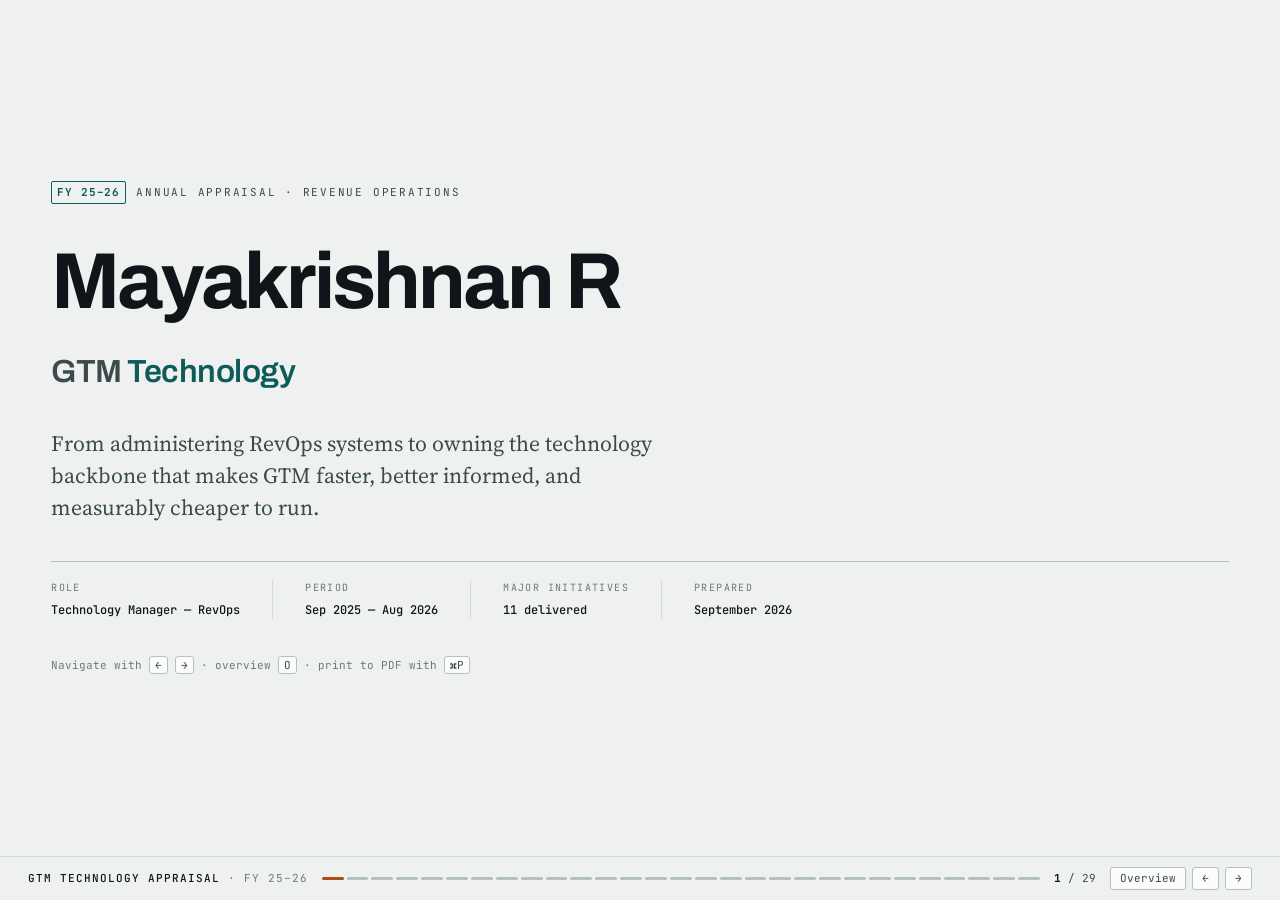
==== appraisal-2026.html @ deb11f99 "Add GTM Technology Appraisal deck at /appraisal-2026 Wraps the deck body in a standalone HTML docume" ====
<!doctype html>
<html lang="en">
<head>
<meta charset="utf-8">
<meta name="viewport" content="width=device-width, initial-scale=1">
<meta name="description" content="GTM Technology Appraisal 2026 — Mayakrishnan R, Revenue Operations.">
<meta name="robots" content="noindex, nofollow">
<link rel="icon" type="image/svg+xml" href="/favicon.svg">
<title>GTM Technology Appraisal 2026</title>
<link rel="preconnect" href="https://fonts.googleapis.com">
<link rel="preconnect" href="https://fonts.gstatic.com" crossorigin>
<link rel="stylesheet" href="https://fonts.googleapis.com/css2?family=Archivo:wght@500;600;700&family=JetBrains+Mono:wght@400;500;700&family=Source+Serif+4:ital,opsz,wght@0,8..60,400;0,8..60,600;1,8..60,400&display=swap">

<style>
/* ============================================================
   GTM Technology Appraisal — "Instrument" identity
   serif = business narrative · mono = technology · grotesque = structure
   ============================================================ */

:root{
  --ground:#EEF1F0; --surface:#FBFCFB; --surface-2:#E3E9E7;
  --ink:#0F1518; --ink-2:#3B4A4C; --ink-3:#6A7A7B;
  --rule:#D3DAD8; --rule-strong:#B4C1BF;
  --accent:#0E5C5A; --accent-2:#0A4442; --accent-soft:#DCEBE8;
  --signal:#A94E17; --signal-soft:#F6E7DB;
  --panel:#101B1E; --panel-ink:#D8E5E2; --panel-ink-2:#8CA6A3;
  --panel-rule:#25373B; --panel-accent:#54C3B3; --panel-signal:#E3924F;
  --shadow:0 1px 2px rgba(15,21,24,.05), 0 12px 32px -18px rgba(15,21,24,.35);
  --maxw:1240px;
}
@media (prefers-color-scheme: dark){
  :root:not([data-theme="light"]){
    --ground:#090F11; --surface:#0F1719; --surface-2:#15201F;
    --ink:#E7EEEC; --ink-2:#AFC0BD; --ink-3:#7E9290;
    --rule:#213030; --rule-strong:#31423F;
    --accent:#54C3B3; --accent-2:#83D8CB; --accent-soft:#0F2E2C;
    --signal:#E3924F; --signal-soft:#2C1E12;
    --panel:#0D1517; --panel-ink:#D8E5E2; --panel-ink-2:#8CA6A3;
    --panel-rule:#22312F; --panel-accent:#54C3B3; --panel-signal:#E3924F;
    --shadow:0 1px 2px rgba(0,0,0,.4), 0 14px 34px -20px rgba(0,0,0,.8);
  }
}
:root[data-theme="dark"]{
  --ground:#090F11; --surface:#0F1719; --surface-2:#15201F;
  --ink:#E7EEEC; --ink-2:#AFC0BD; --ink-3:#7E9290;
  --rule:#213030; --rule-strong:#31423F;
  --accent:#54C3B3; --accent-2:#83D8CB; --accent-soft:#0F2E2C;
  --signal:#E3924F; --signal-soft:#2C1E12;
  --panel:#0D1517; --panel-ink:#D8E5E2; --panel-ink-2:#8CA6A3;
  --panel-rule:#22312F; --panel-accent:#54C3B3; --panel-signal:#E3924F;
  --shadow:0 1px 2px rgba(0,0,0,.4), 0 14px 34px -20px rgba(0,0,0,.8);
}

*{box-sizing:border-box}
body{
  background:var(--ground); color:var(--ink);
  font-family:"Source Serif 4", Georgia, "Times New Roman", serif;
  font-size:16px; line-height:1.55; -webkit-font-smoothing:antialiased;
}
h1,h2,h3,h4{font-family:Archivo, "Helvetica Neue", Arial, sans-serif; margin:0; text-wrap:balance; letter-spacing:-.015em}
p{margin:0}
ul{margin:0; padding:0; list-style:none}

/* ---------- deck chrome ---------- */
.deck{position:relative}
.slide{
  min-height:100svh; display:none; padding:clamp(24px,3.4vw,56px) clamp(20px,4vw,64px) 88px;
}
.slide.is-current{display:flex; align-items:center; align-items:safe center; justify-content:center}
.slide-inner{width:100%; max-width:var(--maxw); margin:0 auto}

.rail{
  position:fixed; left:0; right:0; bottom:0; z-index:40;
  display:flex; align-items:center; gap:14px;
  padding:10px clamp(16px,3vw,28px);
  background:color-mix(in srgb, var(--ground) 88%, transparent);
  backdrop-filter:blur(10px);
  border-top:1px solid var(--rule);
  font-family:"JetBrains Mono", ui-monospace, Menlo, monospace; font-size:11px;
}
.rail .brand{color:var(--ink-3); letter-spacing:.09em; text-transform:uppercase; white-space:nowrap}
.rail .brand b{color:var(--ink); font-weight:500}
.ticks{display:flex; gap:3px; flex:1; min-width:0; overflow:hidden}
.tick{flex:1 1 0; height:3px; background:var(--rule-strong); border-radius:2px; border:0; padding:0; cursor:pointer; min-width:2px}
.tick:hover{background:var(--ink-3)}
.tick.done{background:var(--accent)}
.tick.now{background:var(--signal)}
.tick:focus-visible{outline:2px solid var(--accent); outline-offset:3px}
.rail .count{color:var(--ink-2); font-variant-numeric:tabular-nums; white-space:nowrap}
.rail .count b{color:var(--ink); font-weight:700}
.navbtns{display:flex; gap:6px}
.navbtns button, .ovbtn{
  font-family:inherit; font-size:11px; color:var(--ink-2); background:var(--surface);
  border:1px solid var(--rule-strong); border-radius:3px; padding:5px 9px; cursor:pointer; line-height:1;
}
.navbtns button:hover, .ovbtn:hover{color:var(--ink); border-color:var(--accent); background:var(--accent-soft)}
.navbtns button:focus-visible, .ovbtn:focus-visible{outline:2px solid var(--accent); outline-offset:2px}

/* ---------- overview ---------- */
.overview{
  position:fixed; inset:0; z-index:60; background:var(--ground);
  overflow-y:auto; padding:clamp(24px,4vw,56px) clamp(20px,4vw,56px) 100px;
}
.overview h2{font-size:14px; text-transform:uppercase; letter-spacing:.14em; color:var(--ink-3); margin-bottom:20px; font-weight:600}
.ovgrid{display:grid; grid-template-columns:repeat(auto-fill,minmax(210px,1fr)); gap:10px; max-width:1180px}
.ovcard{
  text-align:left; background:var(--surface); border:1px solid var(--rule); border-radius:4px;
  padding:12px 13px; cursor:pointer; font-family:inherit; color:var(--ink); display:flex; gap:10px; align-items:flex-start;
}
.ovcard:hover{border-color:var(--accent); background:var(--accent-soft)}
.ovcard.now{border-color:var(--signal); box-shadow:inset 3px 0 0 var(--signal)}
.ovcard .n{font-family:"JetBrains Mono",monospace; font-size:10px; color:var(--ink-3); padding-top:2px; font-variant-numeric:tabular-nums}
.ovcard .t{font-family:Archivo,sans-serif; font-size:13px; font-weight:500; line-height:1.3}
.ovcard:focus-visible{outline:2px solid var(--accent); outline-offset:2px}

/* ---------- shared typography ---------- */
.eyebrow{
  font-family:"JetBrains Mono", monospace; font-size:11px; letter-spacing:.16em;
  text-transform:uppercase; color:var(--ink-3); display:flex; align-items:center; gap:10px; flex-wrap:wrap;
}
.eyebrow .num{
  color:var(--accent); font-weight:700; border:1px solid var(--accent);
  border-radius:2px; padding:2px 5px; letter-spacing:.08em;
}
.eyebrow .tag{color:var(--ink-2)}
.lede{font-size:clamp(15px,1.25vw,18px); color:var(--ink-2); max-width:64ch; line-height:1.6}
.kicker{font-family:"JetBrains Mono",monospace; font-size:11px; letter-spacing:.16em; text-transform:uppercase; color:var(--ink-3)}

/* ---------- title slide ---------- */
.title-wrap{display:grid; gap:clamp(20px,3vw,38px)}
.title-wrap h1{
  font-size:clamp(38px,6.2vw,80px); line-height:1.0; font-weight:700; letter-spacing:-.035em;
}
.title-wrap h1 em{font-style:normal; color:var(--accent)}
.title-theme{
  font-family:Archivo, "Helvetica Neue", Arial, sans-serif;
  font-size:clamp(19px,2.5vw,34px); font-weight:600; letter-spacing:-.015em;
  line-height:1.15; color:var(--ink-2); margin-top:-6px;
}
.title-theme em{font-style:normal; color:var(--accent)}
.title-sub{font-size:clamp(17px,1.7vw,23px); color:var(--ink-2); max-width:56ch; line-height:1.45}
.title-meta{
  display:flex; flex-wrap:wrap; gap:0; border-top:1px solid var(--rule-strong); padding-top:18px;
  font-family:"JetBrains Mono",monospace; font-size:12px;
}
.title-meta div{padding-right:32px; margin-right:32px; border-right:1px solid var(--rule)}
.title-meta div:last-child{border-right:0}
.title-meta span{display:block; color:var(--ink-3); font-size:10px; letter-spacing:.14em; text-transform:uppercase; margin-bottom:5px}
.title-meta b{font-weight:500; color:var(--ink)}
.hint{font-family:"JetBrains Mono",monospace; font-size:11px; color:var(--ink-3)}
.hint kbd{
  font-family:inherit; border:1px solid var(--rule-strong); border-radius:3px;
  padding:1px 5px; background:var(--surface); color:var(--ink-2);
}

/* ---------- generic section head ---------- */
.shead{margin-bottom:clamp(18px,2.4vw,30px); display:grid; gap:10px}
.shead h2{font-size:clamp(24px,3vw,40px); font-weight:700; line-height:1.08}
.shead h2 .thin{color:var(--ink-3); font-weight:500}

/* ---------- pillars ---------- */
.pillars{display:grid; grid-template-columns:repeat(4,1fr); gap:1px; background:var(--rule); border:1px solid var(--rule); border-radius:5px; overflow:hidden}
.pillar{background:var(--surface); padding:clamp(16px,1.8vw,24px); display:grid; gap:10px; align-content:start}
.pillar .pn{font-family:"JetBrains Mono",monospace; font-size:10px; color:var(--accent); letter-spacing:.14em}
.pillar h3{font-size:clamp(15px,1.35vw,19px); font-weight:600}
.pillar p{font-size:14px; color:var(--ink-2); line-height:1.5}
.pillar ul{display:grid; gap:5px; font-family:"JetBrains Mono",monospace; font-size:11px; color:var(--ink-3); line-height:1.45}
.pillar li::before{content:"› "; color:var(--accent)}

.principle{
  margin-top:22px; border-left:3px solid var(--signal); background:var(--signal-soft);
  padding:16px 20px; border-radius:0 4px 4px 0;
}
.principle p{font-size:clamp(14px,1.35vw,18px); line-height:1.5}
.principle .kicker{margin-bottom:6px}

/* ---------- metric tiles ---------- */
.tiles{display:grid; grid-template-columns:repeat(4,1fr); gap:1px; background:var(--rule); border:1px solid var(--rule); border-radius:5px; overflow:hidden}
.tile{background:var(--surface); padding:clamp(14px,1.5vw,20px); display:grid; gap:6px; align-content:start}
.tile .fig{
  font-family:Archivo,sans-serif; font-weight:700; font-size:clamp(24px,2.9vw,40px);
  line-height:1; letter-spacing:-.03em; color:var(--ink);
}
.tile.hero .fig{color:var(--signal)}
.tile .lab{font-family:"JetBrains Mono",monospace; font-size:10.5px; line-height:1.4; color:var(--ink-3); text-transform:uppercase; letter-spacing:.07em}
.tile .note{font-size:13px; color:var(--ink-2); line-height:1.4}

/* ---------- ecosystem diagram ---------- */
.flowmap{display:grid; grid-template-columns:1fr 30px 1fr 30px 1fr 30px 1fr; align-items:stretch; gap:0}
.fcol{display:grid; gap:8px; align-content:start}
.fcol > .ch{
  font-family:"JetBrains Mono",monospace; font-size:10px; letter-spacing:.14em; text-transform:uppercase;
  color:var(--ink-3); padding-bottom:8px; border-bottom:1px solid var(--rule-strong); margin-bottom:4px;
}
.node{
  background:var(--surface); border:1px solid var(--rule); border-radius:4px; padding:9px 11px;
  font-family:"JetBrains Mono",monospace; font-size:11.5px; color:var(--ink-2); line-height:1.35;
}
.node b{display:block; font-family:Archivo,sans-serif; font-size:13px; font-weight:600; color:var(--ink); letter-spacing:0}
.node.core{background:var(--accent); border-color:var(--accent); color:#fff}
.node.core b{color:#fff}
:root[data-theme="dark"] .node.core, :root:not([data-theme="light"]) .node.core{color:#06201E}
@media (prefers-color-scheme: dark){:root:not([data-theme="light"]) .node.core b{color:#06201E}}
:root[data-theme="dark"] .node.core b{color:#06201E}
.node.out{background:var(--accent-soft); border-color:var(--accent)}
.arrow{display:flex; align-items:center; justify-content:center; color:var(--rule-strong); font-family:"JetBrains Mono",monospace; font-size:15px}

.substrate{
  margin-top:18px; border:1px dashed var(--rule-strong); border-radius:5px; padding:14px 16px;
  display:grid; grid-template-columns:auto 1fr; gap:16px; align-items:center;
}
.substrate .kicker{white-space:nowrap}
.substrate ul{display:flex; flex-wrap:wrap; gap:7px}
.substrate li{
  font-family:"JetBrains Mono",monospace; font-size:11px; color:var(--ink-2);
  border:1px solid var(--rule-strong); border-radius:3px; padding:3px 8px; background:var(--surface);
}

/* ---------- project slides ---------- */
.project{display:grid; gap:clamp(14px,1.8vw,24px)}
.ph{display:grid; gap:9px}
.ph h2{font-size:clamp(22px,2.7vw,36px); font-weight:700; line-height:1.08}
.split{display:grid; grid-template-columns:1.06fr 1fr; gap:clamp(16px,2vw,28px); align-items:start}

.col-h{
  font-family:"JetBrains Mono",monospace; font-size:10.5px; letter-spacing:.15em; text-transform:uppercase;
  font-weight:700; display:flex; align-items:center; gap:8px; margin-bottom:12px;
}
.biz .col-h{color:var(--accent)}
.biz .col-h::before{content:""; width:16px; height:2px; background:var(--accent)}

.biz{background:var(--surface); border:1px solid var(--rule); border-radius:5px; padding:clamp(15px,1.7vw,22px); box-shadow:var(--shadow)}
.problem{font-size:clamp(14px,1.2vw,16.5px); line-height:1.55; color:var(--ink); margin-bottom:14px}
.problem b{font-weight:600; box-shadow:inset 0 -.42em 0 var(--accent-soft)}
.outcomes{display:grid; gap:8px; margin-bottom:14px}
.outcomes li{font-size:14.5px; line-height:1.48; color:var(--ink-2); padding-left:17px; position:relative}
.outcomes li::before{content:"▸"; position:absolute; left:0; top:0; color:var(--accent); font-size:11px; line-height:1.7}
.outcomes li b{color:var(--ink); font-weight:600}
.minimetrics{display:flex; flex-wrap:wrap; gap:0; border-top:1px solid var(--rule); padding-top:12px}
.minimetrics div{padding-right:18px; margin-right:18px; border-right:1px solid var(--rule)}
.minimetrics div:last-child{border-right:0; padding-right:0; margin-right:0}
.minimetrics b{
  display:block; font-family:Archivo,sans-serif; font-weight:700; font-size:clamp(17px,1.7vw,23px);
  line-height:1.05; color:var(--signal); letter-spacing:-.02em;
}
.minimetrics span{font-family:"JetBrains Mono",monospace; font-size:9.5px; letter-spacing:.09em; text-transform:uppercase; color:var(--ink-3)}

.tech{
  background:var(--panel); border:1px solid var(--panel-rule); border-radius:5px;
  padding:clamp(15px,1.7vw,22px); color:var(--panel-ink);
}
.tech .col-h{color:var(--panel-accent)}
.tech .col-h::before{content:""; width:16px; height:2px; background:var(--panel-accent)}
.chips{display:flex; flex-wrap:wrap; gap:6px; margin-bottom:15px}
.chips li{
  font-family:"JetBrains Mono",monospace; font-size:10.5px; color:var(--panel-ink);
  border:1px solid var(--panel-rule); background:rgba(255,255,255,.04);
  border-radius:3px; padding:3px 7px; line-height:1.3;
}
.chips li.k{border-color:var(--panel-accent); color:var(--panel-accent)}
.build{display:grid; gap:9px}
.build li{
  font-family:"JetBrains Mono",monospace; font-size:11.5px; line-height:1.5; color:var(--panel-ink-2);
  padding-left:15px; position:relative;
}
.build li::before{content:"$"; position:absolute; left:0; color:var(--panel-accent); opacity:.8}
.build li b{color:var(--panel-ink); font-weight:500}
.build li.flow{padding-left:0; border-top:1px solid var(--panel-rule); padding-top:11px; margin-top:3px; color:var(--panel-ink); font-size:11px; overflow-x:auto; white-space:pre; letter-spacing:-.01em}
.build li.flow::before{content:none}

/* ---------- use-case grid ---------- */
.ucgrid{display:grid; grid-template-columns:repeat(3,1fr); gap:1px; background:var(--rule); border:1px solid var(--rule); border-radius:5px; overflow:hidden}
.uc{background:var(--surface); padding:clamp(14px,1.6vw,20px); display:grid; gap:9px; align-content:start}
.uc h3{font-size:15px; font-weight:600; display:flex; align-items:center; gap:8px}
.uc h3 .idx{font-family:"JetBrains Mono",monospace; font-size:10px; color:var(--accent); font-weight:700}
.uc ul{display:grid; gap:5px}
.uc li{font-size:13.5px; color:var(--ink-2); line-height:1.45; padding-left:14px; position:relative}
.uc li::before{content:"—"; position:absolute; left:0; color:var(--rule-strong)}

/* ---------- priority slides ---------- */
.prio{display:grid; grid-template-columns:1fr 1fr; gap:1px; background:var(--rule); border:1px solid var(--rule); border-radius:5px; overflow:hidden}
.prio-3{grid-template-columns:repeat(3,1fr)}
.pcard{background:var(--surface); padding:clamp(14px,1.6vw,20px); display:grid; gap:9px; align-content:start}
.pcard .ptop{display:flex; align-items:baseline; gap:9px}
.pcard .pn{font-family:"JetBrains Mono",monospace; font-size:10px; color:var(--signal); font-weight:700; letter-spacing:.08em}
.pcard h3{font-size:15.5px; font-weight:600; line-height:1.25}
.pcard p{font-size:13.5px; color:var(--ink-2); line-height:1.5}
.pcard .why{font-size:13px; color:var(--ink-2); border-left:2px solid var(--accent); padding-left:10px; line-height:1.45}
.pcard .why b{color:var(--ink); font-weight:600}
.pcard .stackline{
  font-family:"JetBrains Mono",monospace; font-size:10.5px; color:var(--ink-3);
  border-top:1px solid var(--rule); padding-top:9px; line-height:1.5;
}
.pcard .stackline b{color:var(--accent); font-weight:500}

/* ---------- agent table ---------- */
.tablewrap{overflow-x:auto; border:1px solid var(--rule); border-radius:5px; background:var(--surface)}
table{border-collapse:collapse; width:100%; min-width:720px}
th,td{text-align:left; padding:10px 14px; border-bottom:1px solid var(--rule); vertical-align:top}
th{
  font-family:"JetBrains Mono",monospace; font-size:10px; letter-spacing:.13em; text-transform:uppercase;
  color:var(--ink-3); font-weight:500; background:var(--surface-2);
}
tbody tr:last-child td{border-bottom:0}
td.agent{font-family:Archivo,sans-serif; font-weight:600; font-size:14px; white-space:nowrap}
td.use{font-size:13.5px; color:var(--ink-2); line-height:1.45}
td.own{font-family:"JetBrains Mono",monospace; font-size:10.5px; color:var(--accent); white-space:nowrap}
td.when{font-family:"JetBrains Mono",monospace; font-size:10.5px; color:var(--ink-3); white-space:nowrap; font-variant-numeric:tabular-nums}

/* ---------- learned / closing ---------- */
.lessons{display:grid; grid-template-columns:repeat(2,1fr); gap:clamp(12px,1.6vw,20px)}
.lesson{border-top:2px solid var(--accent); padding-top:13px; display:grid; gap:7px}
.lesson h3{font-size:clamp(15px,1.4vw,19px); font-weight:600; line-height:1.25}
.lesson p{font-size:14px; color:var(--ink-2); line-height:1.55}

.evo{display:grid; grid-template-columns:1fr 26px 1fr 26px 1fr; align-items:stretch}
.evocard{border:1px solid var(--rule); border-radius:5px; padding:clamp(14px,1.6vw,20px); background:var(--surface); display:grid; gap:8px; align-content:start}
.evocard.now{border-color:var(--accent); background:var(--accent-soft)}
.evocard.next{border-color:var(--signal); border-style:dashed}
.evocard .kicker{color:var(--ink-3)}
.evocard h3{font-size:clamp(15px,1.5vw,20px); font-weight:700}
.evocard ul{display:grid; gap:4px}
.evocard li{font-family:"JetBrains Mono",monospace; font-size:11px; color:var(--ink-2); line-height:1.45}

.closing{display:grid; gap:clamp(20px,3vw,34px)}
.closing blockquote{
  margin:0; font-size:clamp(18px,2.1vw,29px); line-height:1.35; font-weight:400; letter-spacing:-.01em;
  border-left:3px solid var(--accent); padding-left:clamp(16px,2vw,26px); max-width:34ch;
}
.closing blockquote em{font-style:italic; color:var(--accent)}
.mantra{display:flex; flex-wrap:wrap; gap:0; border-top:1px solid var(--rule-strong); padding-top:20px}
.mantra div{
  font-family:Archivo,sans-serif; font-weight:600; font-size:clamp(13px,1.3vw,17px);
  padding-right:20px; margin-right:20px; border-right:1px solid var(--rule);
}
.mantra div:last-child{border-right:0; color:var(--signal)}

/* ---------- metrics slide ---------- */
.mgrid{display:grid; grid-template-columns:repeat(3,1fr); gap:1px; background:var(--rule); border:1px solid var(--rule); border-radius:5px; overflow:hidden}
.mcell{background:var(--surface); padding:clamp(14px,1.6vw,20px); display:grid; gap:9px; align-content:start}
.mcell h3{font-size:14px; font-weight:600; color:var(--accent); font-family:"JetBrains Mono",monospace; letter-spacing:.08em; text-transform:uppercase; font-size:10.5px}
.mcell ul{display:grid; gap:5px}
.mcell li{font-size:13.5px; color:var(--ink-2); line-height:1.45; display:flex; justify-content:space-between; gap:12px; border-bottom:1px dotted var(--rule); padding-bottom:5px}
.mcell li:last-child{border-bottom:0}
.mcell li span{font-family:"JetBrains Mono",monospace; font-size:10.5px; color:var(--ink-3); white-space:nowrap; text-align:right}

/* ---------- screenshots ---------- */
.shotwrap{display:grid; gap:10px}
.shot{
  display:block; width:100%; max-height:46vh; object-fit:contain; object-position:center top;
  border:1px solid var(--rule-strong); border-radius:5px; background:#fff; box-shadow:var(--shadow);
}
.shot.tall{max-height:60vh; object-position:center top}
.shotcap{
  font-family:"JetBrains Mono",monospace; font-size:10.5px; color:var(--ink-3);
  display:flex; gap:8px 16px; flex-wrap:wrap; align-items:center; line-height:1.5;
}
.shotcap a{color:var(--accent); text-decoration:none; border-bottom:1px solid var(--accent)}
.shotcap a:hover{color:var(--signal); border-color:var(--signal)}
a:focus-visible{outline:2px solid var(--accent); outline-offset:2px; border-radius:2px}
.notes3{display:grid; grid-template-columns:repeat(3,1fr); gap:clamp(12px,1.6vw,22px); margin-top:4px}
.notes4{grid-template-columns:repeat(4,1fr)}
.note-b{border-top:2px solid var(--accent); padding-top:11px; display:grid; gap:6px}
.note-b h4{font-size:14px; font-weight:600; line-height:1.25; font-family:Archivo,sans-serif}
.note-b p{font-size:13px; color:var(--ink-2); line-height:1.5}
.note-b .mono{font-family:"JetBrains Mono",monospace; font-size:10.5px; color:var(--ink-3); letter-spacing:.04em}
.shotsplit{display:grid; grid-template-columns:1fr 1fr; gap:clamp(16px,2vw,28px); align-items:start}

/* ---------- responsive ---------- */
@media (max-width:1080px){
  .split{grid-template-columns:1fr}
  .pillars, .tiles{grid-template-columns:repeat(2,1fr)}
  .ucgrid, .mgrid, .prio-3{grid-template-columns:1fr 1fr}
  .flowmap{grid-template-columns:1fr; gap:10px}
  .arrow{transform:rotate(90deg); height:18px}
  .evo{grid-template-columns:1fr; gap:10px}
  .notes3{grid-template-columns:1fr 1fr}
  .shotsplit{grid-template-columns:1fr}
  .evo .arrow{transform:rotate(90deg)}
}
@media (max-width:720px){
  .pillars,.tiles,.ucgrid,.mgrid,.prio,.prio-3,.lessons,.notes3{grid-template-columns:1fr}
  .slide{padding-bottom:104px}
  .title-meta div{border-right:0; padding-right:0; margin-right:0; min-width:46%}
}
@media (prefers-reduced-motion: reduce){*{animation:none !important; transition:none !important}}

@media print{
  .rail,.overview{display:none !important}
  .slide[hidden]{display:block !important}
  .slide{display:block !important; min-height:0; page-break-after:always; padding:18mm 14mm}
  body{background:#fff; color:#000}
}
</style>
<style>
html,body{margin:0;padding:0}
img{max-width:100%}
[hidden]{display:none!important}
</style>
</head>
<body>

<div class="deck" id="deck">

<!-- ============ 1 · TITLE ============ -->
<section class="slide" data-nav="Title">
  <div class="slide-inner title-wrap">
    <div class="eyebrow"><span class="num">FY 25–26</span><span class="tag">Annual Appraisal · Revenue Operations</span></div>
    <h1>Mayakrishnan R</h1>
    <p class="title-theme">GTM <em>Technology</em></p>
    <p class="title-sub">From administering RevOps systems to owning the technology backbone that makes GTM faster, better informed, and measurably cheaper to run.</p>
    <div class="title-meta">
      <div><span>Role</span><b>Technology Manager — RevOps</b></div>
      <div><span>Period</span><b>Sep 2025 — Aug 2026</b></div>
      <div><span>Major initiatives</span><b>11 delivered</b></div>
      <div><span>Prepared</span><b>September 2026</b></div>
    </div>
    <p class="hint">Navigate with <kbd>←</kbd> <kbd>→</kbd> · overview <kbd>O</kbd> · print to PDF with <kbd>⌘P</kbd></p>
  </div>
</section>

<!-- ============ 2 · YEAR IN ONE VIEW ============ -->
<section class="slide" data-nav="The year in one view">
  <div class="slide-inner">
    <div class="shead">
      <div class="eyebrow"><span class="num">01</span><span class="tag">Overview</span></div>
      <h2>The year in one view <span class="thin">— four pillars, one system</span></h2>
      <p class="lede">Every initiative this year fell into one of four pillars. They are not separate workstreams — each pillar feeds the next, which is why a single connector could carry ten use cases.</p>
    </div>
    <div class="pillars">
      <div class="pillar">
        <div class="pn">PILLAR 01</div>
        <h3>GTM Technology &amp; Platform Ownership</h3>
        <p>Own the evaluation, implementation and lifecycle of the GTM tool stack — not just administer it.</p>
        <ul><li>tldv evaluation &amp; migration</li><li>SaaS subscription governance</li><li>KLM application expansion</li></ul>
      </div>
      <div class="pillar">
        <div class="pn">PILLAR 02</div>
        <h3>AI-powered GTM Intelligence</h3>
        <p>Make GTM data answerable in natural language instead of navigable across six systems.</p>
        <ul><li>Unified GTM Connector</li><li>Data Enrichment Portal</li><li>Champion job-change signals</li></ul>
      </div>
      <div class="pillar">
        <div class="pn">PILLAR 03</div>
        <h3>Data Quality, Integration &amp; Visibility</h3>
        <p>A trustworthy data layer is the precondition for every AI use case above it.</p>
        <ul><li>Zoho Synchinator revamp</li><li>Product usage data partnership</li><li>Validation dashboards</li></ul>
      </div>
      <div class="pillar">
        <div class="pn">PILLAR 04</div>
        <h3>Enablement &amp; Adoption</h3>
        <p>Capability spreads only when non-technical teams can use it without me in the room.</p>
        <ul><li>Claude hands-on sessions</li><li>Cross-functional rollouts</li><li>Self-service foundations</li></ul>
      </div>
    </div>
    <div class="principle">
      <div class="kicker">Operating principle</div>
      <p>Identify the business problem → understand the data and systems involved → design the technology solution → automate wherever possible → enable the users → <b>measure adoption and impact.</b></p>
    </div>
  </div>
</section>

<!-- ============ 3 · IMPACT AT A GLANCE ============ -->
<section class="slide" data-nav="Impact at a glance">
  <div class="slide-inner">
    <div class="shead">
      <div class="eyebrow"><span class="num">02</span><span class="tag">Scorecard</span></div>
      <h2>Impact at a glance</h2>
      <p class="lede">Numbers the business can verify — savings realised, spend made visible, workflows automated, people enabled.</p>
    </div>
    <div class="tiles">
      <div class="tile hero"><div class="fig">$10K</div><div class="lab">Annual savings</div><div class="note">tldv replacing the previous conversation-intelligence contract.</div></div>
      <div class="tile hero"><div class="fig">$500K</div><div class="lab">SaaS spend made visible</div><div class="note">Previously distributed across departments with no single view.</div></div>
      <div class="tile"><div class="fig">200+</div><div class="lab">Subscriptions tracked</div><div class="note">Under one request, approval and renewal record.</div></div>
      <div class="tile"><div class="fig">5</div><div class="lab">Departments onboarded</div><div class="note">Live rollout of the SaaS request and approval application.</div></div>
      <div class="tile"><div class="fig">10+</div><div class="lab">GTM AI use cases</div><div class="note">All built on one reusable connector, not ten integrations.</div></div>
      <div class="tile"><div class="fig">&lt;$50</div><div class="lab">AI cost per month</div><div class="note">Enrichment AI spend held under a hard, engineered ceiling.</div></div>
      <div class="tile"><div class="fig">500+</div><div class="lab">Champion changes surfaced</div><div class="note">Role and company moves turned into timely AM signals.</div></div>
      <div class="tile"><div class="fig">500+</div><div class="lab">Records enriched in month one</div><div class="note">Prospect and company data enriched by the system since launch.</div></div>
      <div class="tile"><div class="fig">765</div><div class="lab">Collateral assets indexed</div><div class="note">Searchable by tag, region, format and shareability.</div></div>
      <div class="tile"><div class="fig">22</div><div class="lab">Apps under one address</div><div class="note">Every GTM micro-app reachable from a single load-balanced domain.</div></div>
      <div class="tile"><div class="fig">657</div><div class="lab">CRM properties reconciled</div><div class="note">Every enriched write validated against the live schema.</div></div>
      <div class="tile"><div class="fig">11</div><div class="lab">Major initiatives shipped</div><div class="note">Each one delivered, adopted and running in production.</div></div>
    </div>
  </div>
</section>

<!-- ============ 4 · ECOSYSTEM ============ -->
<section class="slide" data-nav="GTM technology ecosystem">
  <div class="slide-inner">
    <div class="shead">
      <div class="eyebrow"><span class="num">03</span><span class="tag">Architecture</span></div>
      <h2>These are not ten projects <span class="thin">— they are one ecosystem</span></h2>
      <p class="lede">The value compounds because each initiative plugs into the same integration and intelligence layer. A new use case costs days, not a new integration project.</p>
    </div>
    <div class="flowmap">
      <div class="fcol">
        <div class="ch">Sources</div>
        <div class="node"><b>HubSpot CRM / CDP</b>contacts · deals · activity</div>
        <div class="node"><b>Email</b>threads, semantic index</div>
        <div class="node"><b>Meetings</b>tldv · ProShort · HubSpot</div>
        <div class="node"><b>Product usage</b>AI usage · 2.0 · flow metadata</div>
        <div class="node"><b>Vendors</b>Apollo · ZoomInfo</div>
      </div>
      <div class="arrow">→</div>
      <div class="fcol">
        <div class="ch">Integration layer</div>
        <div class="node"><b>Zoho Synchinator</b>scheduled sync + mappings</div>
        <div class="node"><b>Enrichment waterfall</b>gate → vendors → AI ground</div>
        <div class="node"><b>Postgres + pgvector</b>system of record + embeddings</div>
      </div>
      <div class="arrow">→</div>
      <div class="fcol">
        <div class="ch">Intelligence layer</div>
        <div class="node core"><b>Unified GTM Connector</b>one AI-accessible query surface across every source</div>
        <div class="node"><b>Confidence &amp; provenance</b>every value carries source, date, score</div>
      </div>
      <div class="arrow">→</div>
      <div class="fcol">
        <div class="ch">GTM outcomes</div>
        <div class="node out"><b>Account intelligence</b></div>
        <div class="node out"><b>Deal-stage analysis</b></div>
        <div class="node out"><b>Data validation</b></div>
        <div class="node out"><b>Relationship signals</b></div>
        <div class="node out"><b>Spend governance</b></div>
      </div>
    </div>
    <div class="substrate">
      <div class="kicker">Running underneath</div>
      <ul>
        <li>Google Cloud Run</li><li>GTM Tribe portal + load balancer</li><li>Cloud SQL Postgres</li><li>Redis / RQ workers</li><li>Kissflow apps</li>
        <li>Claude + MCP</li><li>Gemini</li><li>HubSpot APIs</li><li>Zoho Analytics</li><li>Google SSO</li>
      </ul>
    </div>
  </div>
</section>

<!-- ============ 5 · tldv ============ -->
<section class="slide" data-nav="tldv migration">
  <div class="slide-inner project">
    <header class="ph">
      <div class="eyebrow"><span class="num">P01</span><span class="tag">Platform ownership · Cost optimisation</span></div>
      <h2>tldv — Conversation Intelligence Evaluation &amp; Migration</h2>
      <p class="lede">A tool replacement treated as a full lifecycle: evaluate, implement, configure, enable, save — and make the resulting data reusable.</p>
    </header>
    <div class="split">
      <div class="col biz">
        <h3 class="col-h">Business problem &amp; outcome</h3>
        <p class="problem">We were paying premium recurring cost for conversation intelligence that GTM used for a narrow set of capabilities. The renewal was approaching and nobody had tested whether the spend matched the requirement. Worse, <b>meeting data sat in a silo</b> — it was a recording archive, not a GTM data source.</p>
        <ul class="outcomes">
          <li>Ran a structured evaluation against actual GTM workflows rather than a feature checklist, and selected <b>tldv</b>.</li>
          <li>Owned onboarding, configuration, integration and user enablement end to end — no external implementation cost.</li>
          <li><b>$10K annual savings</b> realised on recurring tool spend with no loss of capability.</li>
          <li>Transitioned users off the previous platform without a gap in meeting coverage.</li>
          <li>Most importantly: made meeting transcripts an <b>addressable data source</b> feeding the Unified GTM Connector and the Synchinator pipelines.</li>
        </ul>
        <div class="minimetrics">
          <div><b>$10K</b><span>Annual saving</span></div>
          <div><b>0</b><span>Capability lost</span></div>
          <div><b>1</b><span>New GTM data source</span></div>
        </div>
      </div>
      <div class="col tech">
        <h3 class="col-h">Tech stack &amp; how it was delivered</h3>
        <ul class="chips">
          <li class="k">tldv</li><li>HubSpot CRM integration</li><li>Google Calendar / Meet</li><li>Zoom</li>
          <li>tldv API</li><li>Zoho Synchinator pipeline</li><li>Postgres + pgvector</li><li>SSO / user provisioning</li>
        </ul>
        <ul class="build">
          <li><b>Evaluation</b> — capability matrix against live GTM workflows, recording coverage, transcript quality, API access, per-seat economics.</li>
          <li><b>Integration</b> — calendar and conferencing connections, CRM association so meetings land on the right contact and deal records.</li>
          <li><b>Data pipeline</b> — tldv meeting data mapped into the Synchinator as a first-class object, then indexed into Postgres/pgvector for semantic retrieval.</li>
          <li><b>Enablement</b> — workspace configuration, recording policies, user rollout and adoption support.</li>
          <li class="flow">evaluate → configure → integrate → migrate users → pipe transcripts → semantic index → GTM connector</li>
        </ul>
      </div>
    </div>
  </div>
</section>

<!-- ============ 6 · UNIFIED GTM CONNECTOR ============ -->
<section class="slide" data-nav="Unified GTM Connector">
  <div class="slide-inner project">
    <header class="ph">
      <div class="eyebrow"><span class="num">P02</span><span class="tag">AI intelligence · Flagship</span></div>
      <h2>Unified GTM Custom Connector</h2>
      <p class="lede">One AI-accessible query surface over CRM, email, meetings, product usage and collateral — the initiative I am most proud of, because it created a foundation rather than a feature.</p>
    </header>
    <div class="split">
      <div class="col biz">
        <h3 class="col-h">Business problem &amp; outcome</h3>
        <p class="problem">Answering an ordinary GTM question — <i>"what is happening in this account?"</i> — meant opening the CRM, searching email, finding the meeting recording, checking product usage, then reconciling it all by hand. The information existed; <b>the assembly cost was the bottleneck.</b> Every analysis was therefore expensive, inconsistent, and rarely repeated.</p>
        <ul class="outcomes">
          <li>Changed the interaction model from <i>find the system → search the record → compare fields</i> to <b>ask the question → get the assembled answer</b>.</li>
          <li><b>10+ distinct GTM use cases</b> delivered on the same layer — account research, deal-stage analysis, customer department and use-case discovery, conversation history, collateral search.</li>
          <li>Made it possible to <b>check CRM values against what was actually said</b> in meetings and done in the product — surfacing records that need human review.</li>
          <li>Cut time-to-insight for account and deal research from hours of manual navigation to a single question.</li>
          <li>Reusable by design: each new use case is a prompt and a view, not a new integration project.</li>
        </ul>
        <div class="minimetrics">
          <div><b>10+</b><span>Use cases</span></div>
          <div><b>765</b><span>Collaterals indexed</span></div>
          <div><b>4</b><span>Data domains</span></div>
        </div>
      </div>
      <div class="col tech">
        <h3 class="col-h">Tech stack &amp; how it was built</h3>
        <ul class="chips">
          <li class="k">MCP server (Model Context Protocol)</li><li class="k">Claude</li><li>Python</li><li>Postgres</li>
          <li>pgvector</li><li>Embedding + semantic search</li><li>HubSpot API</li><li>tldv / ProShort data</li>
          <li>Email index</li><li>Google Cloud Run</li><li>Redis cache</li><li>Token / scope auth</li>
        </ul>
        <ul class="build">
          <li><b>Custom MCP connector</b> exposing typed tools rather than raw database access — CRM query and aggregate, table schema discovery, email search by sender / recipient / domain / date, semantic email and meeting search, collateral search and filters.</li>
          <li><b>pgvector semantic layer</b> over meeting transcripts and email bodies, so a question retrieves on meaning, not keyword match.</li>
          <li><b>Schema-aware CRM tools</b> — the model can list tables, read schemas and aggregate, which is what makes ad-hoc GTM questions answerable without me writing SQL each time.</li>
          <li><b>Governed access</b> — scoped credentials, read-only paths for analysis, no direct vendor keys in client hands.</li>
          <li class="flow">question → tool selection → multi-source retrieval → context assembly → analysis → actionable insight</li>
        </ul>
      </div>
    </div>
  </div>
</section>

<!-- ============ 7 · CONNECTOR USE CASES ============ -->
<section class="slide" data-nav="Connector use cases">
  <div class="slide-inner">
    <div class="shead">
      <div class="eyebrow"><span class="num">P02b</span><span class="tag">What the connector actually delivered</span></div>
      <h2>One foundation, ten-plus use cases</h2>
      <p class="lede">The measure of a platform is how much gets built on it without asking the platform owner. This is what shipped on top of the connector this year.</p>
    </div>
    <div class="ucgrid">
      <div class="uc">
        <h3><span class="idx">A</span>Account &amp; customer intelligence</h3>
        <ul>
          <li>Account-level research briefs assembled from CRM, email and meetings</li>
          <li>Customer department identification — who inside the account actually uses us</li>
          <li>Customer use-case discovery from conversation evidence</li>
          <li>Full historical engagement context on one screen</li>
        </ul>
      </div>
      <div class="uc">
        <h3><span class="idx">B</span>Deal intelligence</h3>
        <ul>
          <li>Deal-stage analysis across the pipeline</li>
          <li>Conversation analysis segmented by stage — what a good discovery call sounds like</li>
          <li>Gap detection in deal progression</li>
          <li>CRM record reconciled against conversation reality</li>
        </ul>
      </div>
      <div class="uc">
        <h3><span class="idx">C</span>Data validation</h3>
        <ul>
          <li>CRM fields vs what was said in the meeting</li>
          <li>Deal stage vs actual conversation signals</li>
          <li>Customer information vs product usage signals</li>
          <li>Missing and inconsistent CRM data flagged for human review</li>
        </ul>
      </div>
      <div class="uc">
        <h3><span class="idx">D</span>Collateral &amp; enablement</h3>
        <ul>
          <li><b>765 assets indexed</b> and semantically searchable</li>
          <li>Filterable by 7 tags, 4 regions, 7 formats</li>
          <li>Shareability enforced — public, private, do-not-share</li>
          <li>Right asset surfaced for the stage, segment and region</li>
        </ul>
      </div>
      <div class="uc">
        <h3><span class="idx">E</span>Research &amp; analysis</h3>
        <ul>
          <li>Ad-hoc GTM questions answered without a ticket to the technology team</li>
          <li>Aggregations across CRM objects without hand-written SQL</li>
          <li>Email and meeting evidence retrieved semantically</li>
        </ul>
      </div>
      <div class="uc">
        <h3><span class="idx">F</span>What it unlocks next</h3>
        <ul>
          <li>Revenue intelligence and forecast commentary</li>
          <li>Automated operational insights on a schedule</li>
          <li>Sales enablement grounded in real customer language</li>
          <li>The substrate for Breeze and agent workflows next year</li>
        </ul>
      </div>
    </div>
  </div>
</section>

<!-- ============ S0 REPORT ============ -->
<section class="slide" data-nav="In practice — S0 Deal Intelligence">
  <div class="slide-inner">
    <div class="shead">
      <div class="eyebrow"><span class="num">P02c</span><span class="tag">The connector in practice</span></div>
      <h2>S0 Deal Intelligence Report <span class="thin">— MEA pipeline</span></h2>
      <p class="lede">A real output, not a mockup. The connector read the CRM, the email log and the meeting record together, and explained why three MEA deals were stuck at S0 — something no single system could answer.</p>
    </div>
    <div class="shotwrap">
      <img class="shot" alt="S0 Deal Intelligence Report for the MEA pipeline, listing five systemic issues and their business impact across three focus deals." src="[data-uri]">
      <div class="shotcap">
        <span>Kissflow RevOps · refreshed 22 July 2026</span>
        <span>Focus deals: Modern Chemicals &amp; Services · Set4solutions · Vision Bank</span>
        <a href="https://claude.ai/chat/b0984a08-530c-46a4-8752-a9be10bb1ce7">Source conversation ↗</a>
      </div>
    </div>
    <div class="notes3">
      <div class="note-b">
        <div class="mono">WHAT IT DID</div>
        <h4>Cross-checked the record against reality</h4>
        <p>Compared each deal's CRM state — stage, close date, owner, last activity — against the actual email log and meeting history, and reported where the two disagreed.</p>
      </div>
      <div class="note-b">
        <div class="mono">WHAT IT FOUND</div>
        <h4>Five systemic issues, not five anecdotes</h4>
        <p>A closing RFP window with six weeks of email silence. An agreed follow-up call that never happened. A live conversation on a deal with no AE and a close date already in the past.</p>
      </div>
      <div class="note-b">
        <div class="mono">WHY IT MATTERS</div>
        <h4>The forecast was wrong in a knowable way</h4>
        <p>Active evaluation work was invisible in the pipeline, and last-activity dates disagreed with the email log — so RevOps could not tell a stalled deal from an unlogged one, and alerts fired on the wrong deals.</p>
      </div>
    </div>
  </div>
</section>

<!-- ============ ERP ORCHESTRATION ============ -->
<section class="slide" data-nav="In practice — ERP orchestration stories">
  <div class="slide-inner">
    <div class="shead">
      <div class="eyebrow"><span class="num">P02d</span><span class="tag">The connector in practice · Marketing enablement</span></div>
      <h2>ERP Orchestration <span class="thin">— real customer use cases, cleared for publication</span></h2>
      <p class="lede">Marketing asked for real proof points for an ERP orchestration landing page. The connector answered from what customers actually said in meetings, cross-checked each account against the CRM, and — the part that matters — flagged which stories are legally safe to publish.</p>
    </div>
    <div class="shotwrap">
      <img class="shot" alt="ERP Orchestration real customer use cases: ten accounts with region, ERP system, use case, a short description of the value they saw, and a publish-clearance status of cleared, confirm clearance, or do not publish." src="[data-uri]">
      <div class="shotcap">
        <span>Prepared 10 July 2026 · sources: ProShort meeting intelligence + HubSpot CRM</span>
        <span>10 accounts · 5 ERP systems · 5 regions</span>
      </div>
    </div>
    <div class="notes3 notes4">
      <div class="note-b">
        <div class="mono">THE ASK</div>
        <h4>A marketing question in plain English</h4>
        <p>"Give me the real customer use cases where we delivered ERP orchestration value — customer, region, ERP, use case, and three lines on how they saw the value." No spec, no ticket, no SQL.</p>
      </div>
      <div class="note-b">
        <div class="mono">WHERE THE ANSWER CAME FROM</div>
        <h4>What customers actually said</h4>
        <p>Value descriptions are drawn from ProShort meeting intelligence — customers in their own words — not modelled ROI figures. SAP, Oracle EBS, NetSuite, Dynamics 365 and JD Edwards, across NAM, EMEA, MEA, APAC and India.</p>
      </div>
      <div class="note-b">
        <div class="mono">THE GOVERNANCE LAYER</div>
        <h4>Every story carries a clearance status</h4>
        <p>Each account was checked against HubSpot for customer status and reference clearance: <b>6 cleared</b> for website and press, <b>3 needing owner confirmation</b> with the account owner named, and <b>1 contractually barred</b> from publication.</p>
      </div>
      <div class="note-b">
        <div class="mono">WHY IT MATTERS</div>
        <h4>Days of chasing, answered in one question</h4>
        <p>This normally means asking AEs and CSMs, digging through call notes, then chasing legal for reference rights. More importantly, the clearance column is what stops a contractually barred logo reaching a public landing page.</p>
      </div>
    </div>
  </div>
</section>

<!-- ============ 8 · DATA ENRICHMENT — THE INVERSION ============ -->
<section class="slide" data-nav="Data Enrichment Portal">
  <div class="slide-inner project">
    <header class="ph">
      <div class="eyebrow"><span class="num">P03</span><span class="tag">Recently built · Live in production</span></div>
      <h2>Data Enrichment Portal <span class="thin">— the inversion</span></h2>
      <p class="lede">The system researches first; the human validates. A three-person manual research function becomes a validation function — and for the first time, a measured one.</p>
    </header>
    <div class="split">
      <div class="col biz">
        <h3 class="col-h">Business problem &amp; outcome</h3>
        <p class="problem">Three people on the Data Mining team hand-enrich <b>20–25 HubSpot signups every day</b> — job title, company size, revenue, industry, location — across Apollo, ZoomInfo, LinkedIn and web search, then type the result into the CRM. Three consequences: it <b>does not scale</b> (headcount is the only lever), it is <b>unmeasured</b> (nobody knows how much is right, or which vendor is worth paying for), and the CRM keeps <b>no provenance</b> — a value is just a value, with no source, date or confidence.</p>
        <ul class="outcomes">
          <li><b>The job changes from research to validation</b> — confirm, correct, or fill. Nothing reaches the CRM without a person approving it.</li>
          <li>Live and in daily use by the team for the past month, with <b>500+ prospect and company records enriched</b> so far.</li>
          <li>Capacity is decoupled from headcount: signup volume can grow without adding researchers.</li>
          <li><b>Every field carries provenance</b> — which vendor supplied it, when, and with what confidence.</li>
          <li>Management can finally answer the question that was previously unanswerable: <b>how much did the system get right unaided, versus what humans corrected or added</b> — per field, per vendor, per reviewer.</li>
          <li>Reviewer workflow built for speed: high-confidence rows collapse to one line, keyboard-driven, only ambiguous fields cost a keystroke.</li>
          <li><b>AI spend held under $50/month</b> by hard design — a circuit breaker, not a budget alert.</li>
        </ul>
        <div class="minimetrics">
          <div><b>20–25</b><span>Signups / day</span></div>
          <div><b>500+</b><span>Records enriched</span></div>
          <div><b>&lt;$50</b><span>AI cost / month</span></div>
          <div><b>1 month</b><span>Live &amp; in daily use</span></div>
        </div>
      </div>
      <div class="col tech">
        <h3 class="col-h">Tech stack</h3>
        <ul class="chips">
          <li class="k">Python · FastAPI</li><li class="k">React 19 · TypeScript</li><li>Vite · Tailwind 4</li><li>TanStack Query</li><li>Recharts</li>
          <li class="k">Postgres (Cloud SQL)</li><li>Redis · RQ workers</li><li class="k">Google Cloud Run</li><li>Cloud Scheduler</li><li>Google SSO / OAuth</li>
          <li>HubSpot webhooks + CRM API</li><li>Apollo API</li><li>ZoomInfo GTM API</li><li class="k">Gemini (grounded)</li>
          <li>phonenumbers · rapidfuzz</li><li>timezonefinder</li><li>Docker</li>
        </ul>
        <ul class="build">
          <li><b>Three deployables</b> on Cloud Run from one image — API + SPA, background worker, and a migration job.</li>
          <li><b>Postgres is the system of record; Redis is a cache and dispatcher only</b> — losing Redis is fully recoverable, with orphan re-enqueue and spend counters rebuilt from Postgres on boot.</li>
          <li><b>An enrichment orchestrator</b> across <b>Apollo, ZoomInfo and Gemini</b> — cheapest source first, paid vendors next, grounded AI only for the residue nothing else resolved, with the sources reconciled rather than blindly stacked.</li>
          <li><b>Normalisation is deterministic, not model-guessed</b> — phone numbers through a real E.164 library, timezones from lat/long, enums fuzzy-matched against a live snapshot of the CRM's own option lists.</li>
          <li class="flow">webhook → 90s delay → hydrate + filter → waterfall → normalise → score → review → writeback</li>
        </ul>
      </div>
    </div>
  </div>
</section>

<!-- ============ 9 · DATA ENRICHMENT — THE APP ============ -->
<section class="slide" data-nav="Inside the Enrichment app">
  <div class="slide-inner">
    <div class="shead">
      <div class="eyebrow"><span class="num">P03b</span><span class="tag">The reviewer's screen</span></div>
      <h2>Inside the app <span class="thin">— what a reviewer actually sees</span></h2>
      <p class="lede">The whole design goal on one screen: the system has already done the research, and the reviewer's only job is to agree, correct, or fill — with the evidence for every value sitting right next to it.</p>
    </div>
    <div class="shotwrap">
      <img class="shot" alt="The Data Enrichment review screen: a queue of contacts on the left, enriched field proposals with confidence scores and source attribution in the centre, and an evidence panel on the right showing what each vendor reported." src="[data-uri]">
      <div class="shotcap"><span>Data Enrichment · Review queue</span><span>Live in production since August 2026</span></div>
    </div>
    <div class="notes3 notes4">
      <div class="note-b">
        <div class="mono">01 · THE QUEUE</div>
        <h4>Work arrives sorted</h4>
        <p>Contacts are grouped into <i>Needs you</i>, <i>Conflicts</i> and <i>Overwrites</i>, each showing how many fields still need a decision, so the reviewer never chooses what to work on next.</p>
      </div>
      <div class="note-b">
        <div class="mono">02 · THE PROPOSAL</div>
        <h4>Every value shows its source and confidence</h4>
        <p>Each field carries the vendor that supplied it and a confidence score. Fields already correct in HubSpot collapse away; fields no source could find are grouped separately to be filled by hand.</p>
      </div>
      <div class="note-b">
        <div class="mono">03 · THE EVIDENCE</div>
        <h4>Disagreements are shown, not hidden</h4>
        <p>The evidence panel shows what each vendor reported, what HubSpot currently holds, and how the confidence score was reached — including the penalty applied when sources disagree.</p>
      </div>
      <div class="note-b">
        <div class="mono">04 · THE DECISION</div>
        <h4>A person always submits</h4>
        <p>Accept, edit or reject per field, then submit to HubSpot in one action. The system proposes; the human decides; the CRM only ever receives approved values.</p>
      </div>
    </div>
  </div>
</section>

<!-- ============ 10 · SAAS APP ============ -->
<section class="slide" data-nav="SaaS Subscription application">
  <div class="slide-inner project">
    <header class="ph">
      <div class="eyebrow"><span class="num">P04</span><span class="tag">Governance · Spend visibility</span></div>
      <h2>SaaS / Software Subscription Request Application</h2>
      <p class="lede">Turning scattered software purchasing into a governed process with a single spend picture across the departments that buy software.</p>
    </header>
    <div class="split">
      <div class="col biz">
        <h3 class="col-h">Business problem &amp; outcome</h3>
        <p class="problem">Software was being requested, approved and renewed through email and conversation. There was no consistent record of <b>what we buy, who owns it, what it costs, or when it renews</b> — which made both budgeting and rationalisation guesswork, and let duplicate tools accumulate quietly across departments.</p>
        <ul class="outcomes">
          <li>Standardised request and approval flow, live across <b>5 departments</b>.</li>
          <li><b>200+ subscriptions</b> under one record with owner, department, cost and renewal date.</li>
          <li><b>~$500K of SaaS spend made visible</b> for the first time in a single view.</li>
          <li>Departmental spend and forward projections now reportable — finance can plan instead of reconcile.</li>
          <li>Created the evidence base for rationalisation: duplicate tooling, low-usage licences and renewal decisions are now discussable with data.</li>
        </ul>
        <div class="minimetrics">
          <div><b>$500K</b><span>Spend visibility</span></div>
          <div><b>200+</b><span>Subscriptions</span></div>
          <div><b>5</b><span>Departments</span></div>
        </div>
      </div>
      <div class="col tech">
        <h3 class="col-h">Tech stack &amp; how it was built</h3>
        <ul class="chips">
          <li class="k">Kissflow — process app</li><li>Multi-step approval workflow</li><li>Role-based access</li><li>Master data / vendor list</li>
          <li>Departmental hierarchy</li><li>Reports &amp; dashboards</li><li>Renewal date automation</li><li>Notifications</li>
        </ul>
        <ul class="build">
          <li><b>Built on our own product</b> — an internal Kissflow application, which doubles as a real-world proof point of the platform in enterprise procurement use.</li>
          <li><b>Process design</b> — request intake, department and budget routing, approval chain, purchase record, renewal tracking.</li>
          <li><b>Structured master data</b> instead of free text, so vendor and category reporting actually aggregates.</li>
          <li><b>Reporting layer</b> — current spend by department, subscription inventory, and forward-looking renewal/projection views.</li>
          <li class="flow">request → approval → purchase → usage → renewal → ROI review → renew / consolidate / retire</li>
        </ul>
      </div>
    </div>
  </div>
</section>

<!-- ============ 11 · KLM ============ -->
<section class="slide" data-nav="KLM application">
  <div class="slide-inner project">
    <header class="ph">
      <div class="eyebrow"><span class="num">P05</span><span class="tag">Customer operations</span></div>
      <h2>KLM Application — Expanded Business Capabilities</h2>
      <p class="lede">Extended an existing internal application into the post-sale motion: service requests, add-ons and customer feature management.</p>
    </header>
    <div class="split">
      <div class="col biz">
        <h3 class="col-h">Business problem &amp; outcome</h3>
        <p class="problem">Changes for existing customers — enabling a feature, adding a service, provisioning an add-on — were being coordinated <b>person to person over chat and email</b>. There was no queue, no owner, no SLA and no record. Requests were dropped, duplicated, or actioned inconsistently, and nobody could report on volume or turnaround.</p>
        <ul class="outcomes">
          <li><b>Service Request</b> — a structured workflow for enabling new services and features for existing customers.</li>
          <li><b>Add-ons</b> — managed provisioning of additional capabilities attached to a customer account.</li>
          <li><b>Feature Management</b> — controlled, auditable enablement of customer-specific features.</li>
          <li>Removed manual coordination as the mechanism: every change now has a requester, an approver, a state and a history.</li>
          <li>Gave the business operational visibility into request volume, ageing and turnaround for the first time.</li>
          <li>Created a scalable base for the wider customer lifecycle motion — renewals, expansions and provisioning can extend the same application.</li>
        </ul>
        <div class="minimetrics">
          <div><b>3</b><span>New capabilities shipped</span></div>
          <div><b>1</b><span>System of record</span></div>
        </div>
      </div>
      <div class="col tech">
        <h3 class="col-h">Tech stack &amp; how it was built</h3>
        <ul class="chips">
          <li class="k">Kissflow — process &amp; case flows</li><li>Custom forms &amp; field logic</li><li>Conditional workflow branching</li>
          <li>Role &amp; permission matrix</li><li>Customer master data references</li><li>Integrations to downstream systems</li><li>Dashboards &amp; reports</li>
        </ul>
        <ul class="build">
          <li><b>Data model extension</b> — new entities for service requests, add-ons and feature records, referenced against the existing customer master rather than duplicated.</li>
          <li><b>Workflow design per capability</b> — distinct approval paths and states, because a feature toggle and a paid add-on are not the same transaction.</li>
          <li><b>Permission design</b> — field- and step-level control so requesters, approvers and operations see exactly what they should.</li>
          <li><b>Backwards compatible</b> — added into a live application in use by the business, without disrupting existing workflows.</li>
          <li class="flow">request → validate → approve → provision → confirm → record → report</li>
        </ul>
      </div>
    </div>
  </div>
</section>

<!-- ============ 12 · CHAMPION ============ -->
<section class="slide" data-nav="Champion job-change intelligence">
  <div class="slide-inner project">
    <header class="ph">
      <div class="eyebrow"><span class="num">P06</span><span class="tag">Relationship intelligence</span></div>
      <h2>Customer Champion Job Change Intelligence</h2>
      <p class="lede">Turning a static CRM contact record into a live relationship signal — and a champion's move into a pipeline opportunity.</p>
    </header>
    <div class="split">
      <div class="col biz">
        <h3 class="col-h">Business problem &amp; outcome</h3>
        <p class="problem">Champions are the strongest relationship asset in an account — and the most perishable. When one changes role, department or company, the CRM keeps showing the old title indefinitely. Two things are lost at once: <b>the account quietly loses its internal advocate</b>, and <b>a warm buyer walks into a new company</b> where nobody is following up. Both were being discovered months late, by accident.</p>
        <ul class="outcomes">
          <li>Built a workflow that identified <b>500+ champion job and company changes</b> and routed them to the owning Account Manager.</li>
          <li><b>Retention play:</b> champion moves internally → AM is alerted → identify the new decision-maker → re-establish coverage before renewal.</li>
          <li><b>Expansion play:</b> champion joins a new company → a pre-qualified prospect with a known relationship and a known product preference.</li>
          <li>Converted an invisible, unmanaged risk into a routine, actionable queue.</li>
          <li>Feeds directly into the churn-risk and whitespace models planned for next year.</li>
        </ul>
        <div class="minimetrics">
          <div><b>500+</b><span>Changes surfaced</span></div>
          <div><b>2</b><span>GTM plays enabled</span></div>
        </div>
      </div>
      <div class="col tech">
        <h3 class="col-h">Tech stack &amp; how it was built</h3>
        <ul class="chips">
          <li class="k">HubSpot CRM (contact base)</li><li class="k">Apollo / ZoomInfo signals</li><li>Scheduled comparison job</li>
          <li>Python</li><li>Postgres</li><li>Change detection &amp; dedupe</li><li>AM routing &amp; notification</li><li>Reporting view</li>
        </ul>
        <ul class="build">
          <li><b>Baseline snapshot</b> of champion contacts — title, company, department — captured from the CRM as the reference state.</li>
          <li><b>Scheduled re-check</b> against enrichment sources, with change detection on employer, title and seniority rather than any field difference.</li>
          <li><b>Noise control</b> — dedupe and suppression, because a normalisation difference is not a job change and false alerts kill adoption faster than silence.</li>
          <li><b>Routing</b> — each confirmed change attributed to the owning account and delivered to the AM with the old and new context side by side.</li>
          <li class="flow">snapshot champions → re-enrich on schedule → diff title/company → suppress noise → attribute to account → alert AM</li>
        </ul>
      </div>
    </div>
  </div>
</section>

<!-- ============ 13 · SYNCHINATOR ============ -->
<section class="slide" data-nav="Zoho Synchinator revamp">
  <div class="slide-inner project">
    <header class="ph">
      <div class="eyebrow"><span class="num">P07</span><span class="tag">Data integration layer</span></div>
      <h2>Zoho Synchinator — Complete Revamp</h2>
      <p class="lede">Rebuilt our sync utility into a dependable GTM data integration layer — better to operate, harder to break, and carrying more of the business.</p>
    </header>
    <div class="split">
      <div class="col biz">
        <h3 class="col-h">Business problem &amp; outcome</h3>
        <p class="problem">Every dashboard, report and AI use case downstream depends on the sync being correct and on time. The existing Synchinator worked, but it was <b>opaque to operate</b> — when something failed, diagnosis meant reading logs — and its sync objects had accumulated fragility. <b>A silent sync failure looks exactly like a quiet week in the business</b>, which is the most expensive kind of data problem.</p>
        <ul class="outcomes">
          <li><b>Rebuilt the interface</b> so sync state, failures and history are legible to an operator rather than an engineer.</li>
          <li><b>Hardened existing sync objects</b> — reviewed each one, improved durability and strengthened the underlying sync architecture.</li>
          <li><b>Added new data pipelines</b>: HubSpot Notetaker mapping, Participants master list, HubSpot Meetings master list, and the tldv meetings pipeline.</li>
          <li>Meeting and participant data became first-class synced objects — which is precisely what made the Unified GTM Connector's conversation intelligence possible.</li>
          <li>The Synchinator stopped being a utility and became <b>the integration layer the GTM stack sits on</b>.</li>
        </ul>
        <div class="minimetrics">
          <div><b>17</b><span>Sync objects live</span></div>
          <div><b>4</b><span>Business domains</span></div>
          <div><b>5×</b><span>Automated runs / day</span></div>
        </div>
      </div>
      <div class="col tech">
        <h3 class="col-h">Tech stack &amp; how it was built</h3>
        <ul class="chips">
          <li class="k">Python</li><li class="k">RQ + scheduler</li><li>Redis</li><li>Postgres</li><li>HubSpot API</li>
          <li>Zoho Analytics API</li><li>tldv API</li><li>Field mapping engine</li><li>Retry &amp; backoff</li><li>Web UI revamp</li>
        </ul>
        <ul class="build">
          <li><b>UX rebuild</b> — sync objects, run history, record counts and failure reasons surfaced directly, so operating the system no longer requires reading logs.</li>
          <li><b>Durability work</b> — retry and backoff behaviour, idempotent writes, and clearer failure isolation so one bad object cannot stall the others.</li>
          <li><b>New mappings</b> — meetings, participants and notetaker objects modelled properly, including the joins that make meeting data associable to contacts, companies and deals.</li>
          <li><b>Scheduled execution</b> on a queue with a scheduler, so pipelines run predictably and late runs are visible rather than assumed.</li>
          <li class="flow">source API → extract → map → validate → upsert → verify counts → surface run state</li>
        </ul>
      </div>
    </div>
  </div>
</section>

<!-- ============ SYNCHINATOR IN USE ============ -->
<section class="slide" data-nav="Synchinator in use">
  <div class="slide-inner">
    <div class="shead">
      <div class="eyebrow"><span class="num">P07b</span><span class="tag">The integration layer, running</span></div>
      <h2>Synchinator <span class="thin">— 17 objects, four domains, five runs a day</span></h2>
    </div>
    <div class="shotsplit">
      <div class="shotwrap">
        <img class="shot tall" alt="The Zoho Syncinator interface showing HubSpot sync objects grouped into CRM, Finance, Sales and Marketing, each with a ready status and a start-sync control." src="[data-uri]">
      </div>
      <div>
        <div class="notes3" style="grid-template-columns:1fr">
          <div class="note-b">
            <div class="mono">CRM · 8 OBJECTS</div>
            <h4>The revenue core</h4>
            <p>Customers, Deals, Accounts, Bookings, Line Items, Partners, Owners and Chargebee subscriptions — the objects every downstream dashboard and AI use case reads from.</p>
          </div>
          <div class="note-b">
            <div class="mono">FINANCE &amp; SALES · 8 OBJECTS</div>
            <h4>Planning data, not just transactional data</h4>
            <p>Spend, CAC metrics and GTM travel expenses alongside pipeline, SDR, regional AE/TAM, Net ARR and land-expand projections, GTM employees and sales forecasting — the targets that actuals get measured against.</p>
          </div>
          <div class="note-b">
            <div class="mono">MARKETING &amp; MEETINGS</div>
            <h4>Marketing goals and the tldv pipeline</h4>
            <p>Marketing chapter goals and projections, plus a dedicated tldv sync and custom tables — which is what made conversation data available to the Unified GTM Connector.</p>
          </div>
          <div class="note-b">
            <div class="mono">OPERATIONS</div>
            <h4>Scheduled, visible, and checkable</h4>
            <p>Auto-sync runs five times daily at 5AM, 9AM, 1PM, 6PM and 11PM, with live job status and per-run logs — so a late or failed run is visible rather than assumed.</p>
          </div>
        </div>
        <div class="shotcap" style="margin-top:12px">
          <a href="https://zohosyncinator.zingworks.com/sync/sync-logs/runs/f3400b49-0f7d-46c9-9ce5-bd00783740d9">Live run log ↗</a>
          <span>zohosyncinator.zingworks.com</span>
        </div>
      </div>
    </div>
  </div>
</section>

<!-- ============ 14 · PRODUCT DATA ============ -->
<section class="slide" data-nav="Product usage data partnership">
  <div class="slide-inner project">
    <header class="ph">
      <div class="eyebrow"><span class="num">P08</span><span class="tag">Cross-functional · Product-led GTM</span></div>
      <h2>Product Data Partnership — Usage Intelligence</h2>
      <p class="lede">Worked with Product to make usage data accurate, available and GTM-shaped — the missing fourth signal behind product-led revenue motion.</p>
    </header>
    <div class="split">
      <div class="col biz">
        <h3 class="col-h">Business problem &amp; outcome</h3>
        <p class="problem">GTM could see who the customer is, what they say and what we send them — but not <b>what they actually use</b>. Product usage existed, but not in a form GTM could act on: gaps in coverage, accuracy issues, and metrics defined for engineering rather than for revenue conversations. Without it, expansion and churn conversations were based on sentiment.</p>
        <ul class="outcomes">
          <li>Brought <b>AI usage, 2.0 customer usage, user metadata, flow metadata and Smart Attachments</b> signals into the GTM data architecture.</li>
          <li>Identified and closed gaps in existing data, and worked with Product on accuracy rather than accepting what was available.</li>
          <li>Specified the new data points GTM actually needs — defined from the revenue question backwards, not from what happened to be instrumented.</li>
          <li>Completed the picture: <b>who the customer is + what they are saying + what they are doing + what they are actually using.</b></li>
          <li>This is the foundation for product-led GTM intelligence — adoption-based expansion signals and usage-decline churn risk both depend on it.</li>
        </ul>
        <div class="minimetrics">
          <div><b>5+</b><span>Usage signal domains</span></div>
          <div><b>4/4</b><span>Customer signals complete</span></div>
        </div>
      </div>
      <div class="col tech">
        <h3 class="col-h">Tech stack &amp; how it was built</h3>
        <ul class="chips">
          <li class="k">Product usage data pipelines</li><li>Postgres</li><li>Zoho Synchinator mappings</li><li>HubSpot custom properties</li>
          <li>Account-level aggregation</li><li>Data dictionary &amp; definitions</li><li>Unified GTM Connector exposure</li>
        </ul>
        <ul class="build">
          <li><b>Requirements defined as GTM questions</b> — "is this account adopting?", "which departments are live?" — then mapped backwards to the events and metadata that answer them.</li>
          <li><b>Gap analysis against existing instrumentation</b>, with the differences taken to Product as a prioritised list rather than a complaint.</li>
          <li><b>Aggregation to the GTM grain</b> — usage rolled from user and flow level to the account level GTM operates on.</li>
          <li><b>Exposed through the connector</b>, so product signals are queryable alongside CRM, email and conversation data instead of living in a separate report.</li>
          <li class="flow">GTM question → required signal → gap analysis → Product partnership → pipeline → account-level rollup → connector</li>
        </ul>
      </div>
    </div>
  </div>
</section>

<!-- ============ 15 · AI ENABLEMENT ============ -->
<section class="slide" data-nav="RevOps AI enablement">
  <div class="slide-inner project">
    <header class="ph">
      <div class="eyebrow"><span class="num">P09</span><span class="tag">Enablement · Capability spread</span></div>
      <h2>RevOps AI Enablement — Claude Hands-on Sessions</h2>
      <p class="lede">AI capability that lives only in the technology team is a bottleneck, not a capability. This was about moving it outward.</p>
    </header>
    <div class="split">
      <div class="col biz">
        <h3 class="col-h">Business problem &amp; outcome</h3>
        <p class="problem">Every AI-assisted analysis, validation check and research task ran through me. That is a flattering position and a terrible operating model: it caps throughput at one person's calendar, and it means the people closest to the business problem cannot test their own ideas. <b>The constraint was not the technology — it was that nobody else had seen how to use it.</b></p>
        <ul class="outcomes">
          <li>Ran hands-on working sessions with the RevOps team — <b>3+ users trained directly</b>, using their own live problems rather than demo data.</li>
          <li>Taught the parts that actually matter: how to structure a prompt, how to supply context, how to use connected data, how to turn a repeated task into an assisted workflow.</li>
          <li>Team members began running their own data-quality checks, research and analysis workflows.</li>
          <li>Reduced dependency on the technology team for small problems — freeing capacity for platform work.</li>
          <li>Shifted the default question from <i>"who can do this for me?"</i> to <b>"can AI solve this?"</b> before manual work starts.</li>
        </ul>
        <div class="minimetrics">
          <div><b>3+</b><span>Users trained hands-on</span></div>
          <div><b>1</b><span>Shared team capability</span></div>
        </div>
      </div>
      <div class="col tech">
        <h3 class="col-h">What was taught &amp; the stack behind it</h3>
        <ul class="chips">
          <li class="k">Claude</li><li class="k">Unified GTM Connector (MCP)</li><li>Prompt structure &amp; context design</li>
          <li>Connected data analysis</li><li>Data-quality check patterns</li><li>Governance &amp; data handling</li>
        </ul>
        <ul class="build">
          <li><b>Live problems, not exercises</b> — each attendee brought a real RevOps task and left with it partly automated.</li>
          <li><b>Connector-backed sessions</b> — the team worked against real CRM, email and meeting data through the Unified GTM Connector, which is what made the output credible to them.</li>
          <li><b>Patterns over prompts</b> — reusable shapes: validate a field against evidence, summarise an account, check a data-quality rule, research a prospect.</li>
          <li><b>Guardrails taught alongside capability</b> — what data can go where, when a human must review, and why an unverified AI answer does not go into the CRM.</li>
          <li class="flow">bring a real problem → structure the ask → supply connected context → verify the output → keep it as a reusable workflow</li>
        </ul>
      </div>
    </div>
  </div>
</section>

<!-- ============ GTM TRIBE ============ -->
<section class="slide" data-nav="GTM Tribe — one address for every app">
  <div class="slide-inner project">
    <header class="ph">
      <div class="eyebrow"><span class="num">P10</span><span class="tag">Platform · 90% complete</span></div>
      <h2>GTM Tribe <span class="thin">— one address for every GTM application</span></h2>
      <p class="lede">Twenty-two micro-apps built across Cloud Run and Firebase, previously twenty-two unmemorable URLs. Now a single directory at <code style="font-family:'JetBrains Mono',monospace;font-size:.9em">gtmtribe.kissflow.net</code>, with each app served at <code style="font-family:'JetBrains Mono',monospace;font-size:.9em">/apps/&lt;slug&gt;</code> — and not one of them rewritten or rehosted.</p>
    </header>
    <div class="split">
      <div class="col biz">
        <h3 class="col-h">Business problem &amp; outcome</h3>
        <p class="problem">We had been shipping micro-apps quickly — dashboards, validation boards, org charts, ROI studies — and every one landed on its own generated Cloud Run or Firebase URL. The result was a shadow portfolio: <b>real tools nobody could find</b>. New joiners never learned they existed, work got rebuilt because the first version was unfindable, and there was no inventory of what we owned or who used it. <b>Discoverability, not capability, had become the constraint on adoption.</b></p>
        <ul class="outcomes">
          <li><b>22 applications</b> published behind one domain, organised into three categories — GTM Team, Marketing and RevOps — with search, filters and a "needs setup" state on anything not yet fully routed.</li>
          <li><b>Nothing was rewritten.</b> Each app stays exactly where it runs; a path-based load balancer route is all that changes. Migration risk is close to zero.</li>
          <li><b>Adding an app is a form, not a deploy</b> — the admin console writes the registry, so RevOps can publish a new tool without engineering time.</li>
          <li>Gave the organisation, for the first time, a real <b>inventory of what GTM technology exists</b> — the same governance win the SaaS application delivered for purchased software, now for what we built ourselves.</li>
          <li>Establishes the front door for next year: every Zoho dashboard we replace with an application lands here on day one.</li>
        </ul>
        <div class="minimetrics">
          <div><b>22</b><span>Apps published</span></div>
          <div><b>1</b><span>Domain</span></div>
          <div><b>0</b><span>Apps rewritten</span></div>
          <div><b>90%</b><span>Complete</span></div>
        </div>
      </div>
      <div class="col tech">
        <h3 class="col-h">Tech stack &amp; how it was built</h3>
        <ul class="chips">
          <li class="k">Google Cloud external HTTPS LB</li><li class="k">URL map + path routing</li><li>Serverless NEGs</li>
          <li class="k">Cloud Run</li><li>Firebase Hosting</li><li>Google-managed TLS certificate</li><li>Cloudflare DNS</li>
          <li class="k">Node.js portal (zero dependency)</li><li>GCS registry (apps.json)</li><li>Google Sign-In / IAP</li>
          <li>Docker</li><li>Idempotent provisioning scripts</li>
        </ul>
        <ul class="build">
          <li><b>One registry drives everything.</b> A single <b>apps.json</b> in Cloud Storage generates both the portal tiles and the load balancer URL map — an app is added in one place and appears in both.</li>
          <li><b>Path-based routing, not rehosting.</b> The URL map sends <b>/apps/&lt;slug&gt;</b> to that app's serverless NEG; Firebase-hosted apps that the load balancer cannot reach are proxied through the portal instead.</li>
          <li><b>Admin console writes the registry live</b> — add, rename, recategorise and reorder tiles with no rebuild and no redeploy, backed by Google Sign-In.</li>
          <li><b>The real migration work is per-app base paths.</b> Apps emit root-absolute redirects, so each needs a build-time base path before it serves correctly under a sub-path — done one at a time, with unmigrated slugs falling through to the portal rather than erroring.</li>
          <li><b>Infrastructure as re-runnable scripts.</b> NEGs, backends, certificate, URL map and rules provisioned idempotently, plus a verify script that probes every route and explains what it finds.</li>
          <li class="flow">apps.json → gen-urlmap → LB URL map → /apps/&lt;slug&gt; → serverless NEG → Cloud Run / Firebase</li>
        </ul>
      </div>
    </div>
  </div>
</section>

<!-- ============ GTM TRIBE PORTAL ============ -->
<section class="slide" data-nav="GTM Tribe — the portal">
  <div class="slide-inner">
    <div class="shead">
      <div class="eyebrow"><span class="num">P10b</span><span class="tag">The front door, live</span></div>
      <h2>gtmtribe.kissflow.net <span class="thin">— 22 apps, three categories, one search box</span></h2>
    </div>
    <div class="shotsplit">
      <div class="shotwrap">
        <img class="shot tall" alt="The GTM Tribe portal: a searchable directory headed One place for all apps in GTM, showing 22 application cards grouped by GTM Team, Marketing and RevOps Team categories." src="[data-uri]">
      </div>
      <div>
        <div class="notes3" style="grid-template-columns:1fr">
          <div class="note-b">
            <div class="mono">GTM TEAM · 11 APPS</div>
            <h4>The revenue-team shelf</h4>
            <p>Org chart, ROI transformation studies, regional review, Kissflow License Management, deal desk, health score, CRM issues, product marketing, product enablement, data mining board and subscription management.</p>
          </div>
          <div class="note-b">
            <div class="mono">MARKETING · 4 APPS</div>
            <h4>Spend, channel and pipeline contribution</h4>
            <p>Event management, paid marketing ROI, paid marketing dashboard and the organic / SEO dashboard — the tools that were hardest to find when each had its own generated URL.</p>
          </div>
          <div class="note-b">
            <div class="mono">REVOPS · 7 APPS</div>
            <h4>The operating instruments</h4>
            <p>KLM, Notetaker and ProductDash validation dashboards, revenue forecasting, CRM property change requests, the HubSpot–Zoho sync status app and GTM Insights.</p>
          </div>
          <div class="note-b">
            <div class="mono">HOW IT STAYS CURRENT</div>
            <h4>Publishing is a form, not a deploy</h4>
            <p>Search, category filters and a light/dark toggle for daily use — and <b>Manage applications</b> in the account menu, the admin console that writes the registry so a new app appears without a rebuild.</p>
          </div>
        </div>
        <div class="shotcap" style="margin-top:12px">
          <a href="https://gtmtribe.kissflow.net">gtmtribe.kissflow.net ↗</a>
          <span>22 apps · Cloud Run + Firebase behind one load balancer</span>
        </div>
      </div>
    </div>
  </div>
</section>

<!-- ============ 16 · BUSINESS IMPACT ============ -->
<section class="slide" data-nav="Overall business impact">
  <div class="slide-inner">
    <div class="shead">
      <div class="eyebrow"><span class="num">04</span><span class="tag">Consolidated impact</span></div>
      <h2>What all of it added up to</h2>
      <p class="lede">Six dimensions of impact, each traceable to specific initiatives above.</p>
    </div>
    <div class="ucgrid">
      <div class="uc">
        <h3><span class="idx">01</span>Cost</h3>
        <ul>
          <li><b>$10K</b> annual saving from the tldv migration</li>
          <li><b>$500K</b> of SaaS spend made visible and governable</li>
          <li>Enrichment AI cost engineered to stay under <b>$50/month</b></li>
          <li>Vendor spend now measurable per enriched field</li>
        </ul>
      </div>
      <div class="uc">
        <h3><span class="idx">02</span>Productivity</h3>
        <ul>
          <li>Account and deal research reduced from manual assembly to a single question</li>
          <li>Daily signup enrichment inverted from research to validation</li>
          <li>Customer change requests moved from chat coordination to a managed queue</li>
        </ul>
      </div>
      <div class="uc">
        <h3><span class="idx">03</span>Data quality</h3>
        <ul>
          <li>Hardened sync architecture with visible run state</li>
          <li>Provenance and confidence on every enriched field</li>
          <li>AI validation of CRM against conversations and usage</li>
          <li>Accuracy now measured, not assumed</li>
        </ul>
      </div>
      <div class="uc">
        <h3><span class="idx">04</span>GTM intelligence</h3>
        <ul>
          <li>Account, deal, conversation, product-usage and relationship intelligence — on one layer</li>
          <li>500+ champion relationship signals surfaced</li>
          <li>Product usage joined to CRM at the account grain</li>
        </ul>
      </div>
      <div class="uc">
        <h3><span class="idx">05</span>Scalability</h3>
        <ul>
          <li>One connector serving 10+ use cases instead of 10 integrations</li>
          <li>Applications built on reusable data models</li>
          <li>Enrichment capacity decoupled from headcount</li>
          <li>22 micro-apps consolidated behind one discoverable address</li>
        </ul>
      </div>
      <div class="uc">
        <h3><span class="idx">06</span>Enablement</h3>
        <ul>
          <li>RevOps team trained to build their own AI workflows</li>
          <li>5 departments onboarded to a governed request process</li>
          <li>Technology positioned as an accelerator, not a queue</li>
        </ul>
      </div>
    </div>
  </div>
</section>

<!-- ============ 17 · LEARNED ============ -->
<section class="slide" data-nav="What I learned">
  <div class="slide-inner">
    <div class="shead">
      <div class="eyebrow"><span class="num">05</span><span class="tag">Reflection</span></div>
      <h2>What this year taught me</h2>
    </div>
    <div class="lessons">
      <div class="lesson">
        <h3>Build foundations, not features</h3>
        <p>The Unified GTM Connector took longer than any single use case would have, and then carried ten of them. The SaaS and KLM applications behaved the same way. Reusability is the difference between shipping work and building leverage.</p>
      </div>
      <div class="lesson">
        <h3>Data availability sets the ceiling on AI</h3>
        <p>Every AI capability I delivered was gated by whether the underlying data existed, was accurate, and was reachable. The Synchinator revamp and the Product data partnership were not side projects — they were the precondition.</p>
      </div>
      <div class="lesson">
        <h3>Measure the system, or you are guessing</h3>
        <p>The enrichment portal writes a provenance row even when it finds nothing, purely so the accuracy denominator is real. Designing for measurement up front is what turns "the AI seems good" into a number you can act on.</p>
      </div>
      <div class="lesson">
        <h3>Adoption is the harder half</h3>
        <p>The SaaS application rollout and the hands-on AI sessions taught the same lesson: the implementation is the cheap part. Something used by three people is worth less than something simpler used by three hundred.</p>
      </div>
      <div class="lesson">
        <h3>Verify against reality, not documentation</h3>
        <p>Vendor APIs, CRM option lists and product metrics all differed from what the docs and the prior art claimed. Nearly every serious bug this year came from trusting a description instead of checking the live system.</p>
      </div>
      <div class="lesson">
        <h3>Cost control belongs in the design</h3>
        <p>AI spend is not a budgeting problem, it is an architecture problem. Recording cost before the call and stepping the breaker down in tiers is what makes an AI workload safe to leave running.</p>
      </div>
    </div>
  </div>
</section>

<!-- ============ 18 · NEXT YEAR THEME ============ -->
<section class="slide" data-nav="Next year — the shift">
  <div class="slide-inner">
    <div class="shead">
      <div class="eyebrow"><span class="num">06</span><span class="tag">FY 26–27</span></div>
      <h2>Next year <span class="thin">— from building solutions to running a GTM technology operating model</span></h2>
      <p class="lede">This year proved the foundations work. Next year is about putting specific, named revenue outcomes on top of them — with agents doing the routine work, our own applications replacing rented dashboards, and explicit projects for the enterprise sales and marketing motions.</p>
    </div>
    <div class="evo">
      <div class="evocard">
        <div class="kicker">Previous model</div>
        <h3>Systems administration</h3>
        <ul><li>Manage tools</li><li>Fix issues</li><li>Configure workflows</li><li>Support users</li></ul>
      </div>
      <div class="arrow">→</div>
      <div class="evocard now">
        <div class="kicker">This year</div>
        <h3>GTM technology management</h3>
        <ul><li>Architect systems</li><li>Integrate data</li><li>Build applications</li><li>Enable AI</li><li>Optimise spend</li></ul>
      </div>
      <div class="arrow">→</div>
      <div class="evocard next">
        <div class="kicker">Next year</div>
        <h3>GTM technology &amp; AI platform leadership</h3>
        <ul><li>Deploy agents into the motion</li><li>Own applications, not dashboards</li><li>Named sales &amp; marketing outcomes</li><li>Measure technology ROI</li></ul>
      </div>
    </div>
    <div class="principle">
      <div class="kicker">Four named priorities for FY 26–27</div>
      <p><b>1.</b> HubSpot Breeze agents deployed into live GTM workflows &nbsp;·&nbsp; <b>2.</b> Migrate Zoho dashboards to standalone applications &nbsp;·&nbsp; <b>3.</b> Enterprise sales motion projects &nbsp;·&nbsp; <b>4.</b> Marketing motion projects</p>
    </div>
  </div>
</section>

<!-- ============ 19 · BREEZE ============ -->
<section class="slide" data-nav="Priority 1 — HubSpot Breeze agents">
  <div class="slide-inner">
    <div class="shead">
      <div class="eyebrow"><span class="num">PRIORITY 01</span><span class="tag">Agentic GTM inside the CRM</span></div>
      <h2>Leverage HubSpot Breeze agents</h2>
      <p class="lede">We already pay for the platform these agents run on. The opportunity is to put them on the routine, high-volume work that currently consumes GTM headcount — with our own connector and enriched data as the context that makes them accurate rather than generic.</p>
    </div>
    <div class="tablewrap">
      <table>
        <thead><tr><th>Breeze agent</th><th>What we would put it on</th><th>Owner</th><th>Target</th></tr></thead>
        <tbody>
          <tr>
            <td class="agent">Prospecting Agent</td>
            <td class="use">Autonomous research and first-touch outreach against the enterprise target-account list — account research, contact selection and tailored sequence drafting, so SDR time goes to conversations instead of list building.</td>
            <td class="own">Sales</td><td class="when">Q1</td>
          </tr>
          <tr>
            <td class="agent">Customer Agent</td>
            <td class="use">Deflect repetitive pre-sales and support questions on the website and in-app, grounded in our documentation and knowledge base, with context-preserving handoff to a human when it cannot answer.</td>
            <td class="own">Support / Web</td><td class="when">Q1–Q2</td>
          </tr>
          <tr>
            <td class="agent">Content Agent</td>
            <td class="use">Draft landing pages, blog posts and case studies from real customer evidence — conversation transcripts and product usage via our connector — so content is grounded in what customers actually say.</td>
            <td class="own">Marketing</td><td class="when">Q2</td>
          </tr>
          <tr>
            <td class="agent">Social Media Agent</td>
            <td class="use">Repurpose long-form content into channel-native posts, schedule across channels, and report engagement back into campaign reporting.</td>
            <td class="own">Marketing</td><td class="when">Q2</td>
          </tr>
          <tr>
            <td class="agent">Knowledge Base Agent</td>
            <td class="use">Generate and maintain KB articles from resolved tickets and recurring pre-sales questions — which then makes the Customer Agent measurably better.</td>
            <td class="own">Support</td><td class="when">Q2–Q3</td>
          </tr>
          <tr>
            <td class="agent">Breeze Intelligence <span style="font-weight:400">(data &amp; intent)</span></td>
            <td class="use">Firmographic enrichment, buyer intent and form shortening — evaluated field by field against our own enrichment portal, so we buy what is cheaper to buy and build what is cheaper to build.</td>
            <td class="own">RevOps</td><td class="when">Q1</td>
          </tr>
          <tr>
            <td class="agent">Breeze Copilot</td>
            <td class="use">In-CRM assistant for AEs and AMs — account summaries, follow-up drafting and record updates without leaving the deal record.</td>
            <td class="own">Sales</td><td class="when">Q1</td>
          </tr>
          <tr>
            <td class="agent">Custom agents <span style="font-weight:400">(Agent Builder / AI workflow steps)</span></td>
            <td class="use">Our own agents on our own problems: MEDDPICC extraction from tldv transcripts, a deal-hygiene agent that flags stage-vs-signal mismatch, and a lead-routing agent that explains its own decision.</td>
            <td class="own">RevOps</td><td class="when">Q2–Q4</td>
          </tr>
        </tbody>
      </table>
    </div>
    <div class="substrate">
      <div class="kicker">Approach</div>
      <ul>
        <li>Two agents per quarter, not eight at once</li><li>Every agent gets a baseline before it goes live</li>
        <li>ROI gate before rollout: deflection rate, meetings created, hours saved</li><li>Human review on anything that writes to the CRM</li>
        <li>Grounded in our connector, not generic web knowledge</li>
      </ul>
    </div>
  </div>
</section>

<!-- ============ 20 · ZOHO MIGRATION ============ -->
<section class="slide" data-nav="Priority 2 — Zoho dashboards → apps">
  <div class="slide-inner project">
    <header class="ph">
      <div class="eyebrow"><span class="num">PRIORITY 02</span><span class="tag">Platform migration</span></div>
      <h2>Migrate Zoho dashboards to standalone applications</h2>
      <p class="lede">Our reporting layer is a set of Zoho Analytics dashboards. The data underneath them is already ours, already in Postgres, already synced. The dashboards are the only rented part.</p>
    </header>
    <div class="split">
      <div class="col biz">
        <h3 class="col-h">Business problem &amp; intended outcome</h3>
        <p class="problem">Dashboards are where analysis goes to stop. A user can see that pipeline slipped — but cannot act on it in the same place, cannot ask a follow-up question, and cannot write anything back. Meanwhile every additional viewer carries a licence cost, report logic accumulates inside a tool nobody else can maintain, and <b>the AI layer we built this year cannot reach any of it.</b></p>
        <ul class="outcomes">
          <li><b>Replace rented dashboards with owned applications</b> — purpose-built for the job each team actually does, not a chart grid.</li>
          <li><b>Remove per-viewer licence cost</b> as a barrier to giving people data, and reduce recurring analytics spend.</li>
          <li><b>Make reporting actionable</b> — write-back, task creation and record updates from inside the same screen where the problem is spotted.</li>
          <li><b>Make it AI-native</b> — every app sits on the same Postgres the Unified GTM Connector reads, so "explain this variance" is a question, not a follow-up meeting.</li>
          <li><b>Own the logic</b> — metric definitions in version control and reviewable, instead of inside a proprietary report builder.</li>
        </ul>
        <div class="minimetrics">
          <div><b>5</b><span>Target applications</span></div>
          <div><b>0</b><span>Per-viewer licences</span></div>
          <div><b>Q1–Q4</b><span>Phased, dual-run</span></div>
        </div>
      </div>
      <div class="col tech">
        <h3 class="col-h">Target stack &amp; migration approach</h3>
        <ul class="chips">
          <li class="k">React + TypeScript</li><li>Vite · Tailwind</li><li>Recharts</li><li class="k">FastAPI (Python)</li>
          <li class="k">Postgres / pgvector</li><li>Google Cloud Run</li><li>Google SSO + RBAC</li><li>Zoho Synchinator pipelines</li>
          <li>Unified GTM Connector</li><li>Kissflow (workflow apps)</li>
        </ul>
        <ul class="build">
          <li><b>Reuse the pattern that already works</b> — the Data Enrichment Portal is the reference architecture: FastAPI + React on Cloud Run over the existing Postgres instance.</li>
          <li><b>Candidate applications:</b> pipeline &amp; forecast, marketing attribution, customer 360 / health, GTM data-quality control room, and the existing SaaS spend app as the template.</li>
          <li><b>Prioritise by usage × business value</b> — instrument current dashboard usage first, then rebuild the ones people actually open. Retire the long tail rather than porting it.</li>
          <li><b>Every new app ships onto GTM Tribe</b> — a registry entry and a load balancer route, so it is discoverable from the day it exists.</li>
          <li><b>Dual-run before cutover</b> — new app and old dashboard side by side until the numbers reconcile, then retire the dashboard and its licences.</li>
          <li class="flow">inventory → usage telemetry → rank by usage × value → rebuild top N → dual-run &amp; reconcile → cut over → retire licences</li>
        </ul>
      </div>
    </div>
  </div>
</section>

<!-- ============ 21 · SALES MOTION ============ -->
<section class="slide" data-nav="Priority 3 — Enterprise sales motion">
  <div class="slide-inner">
    <div class="shead">
      <div class="eyebrow"><span class="num">PRIORITY 03</span><span class="tag">SaaS enterprise product · Sales motion</span></div>
      <h2>Explicit projects in the enterprise sales motion</h2>
      <p class="lede">Named projects with named owners and named outcomes — technology applied directly to how the enterprise product is sold, not to the systems around it.</p>
    </div>
    <div class="prio prio-3">
      <div class="pcard">
        <div class="ptop"><span class="pn">S1</span><h3>Pre-meeting Account Brief</h3></div>
        <p>Every enterprise meeting is preceded by an automatically generated brief: account history, open deal state, stakeholder map, last conversations, product adoption, open risks.</p>
        <div class="why"><b>Outcome:</b> AEs stop spending 30 minutes preparing and stop walking in unprepared when they don't.</div>
        <div class="stackline"><b>Stack:</b> Unified GTM Connector · Claude · HubSpot meetings · tldv transcripts · product usage → delivered to calendar &amp; CRM</div>
      </div>
      <div class="pcard">
        <div class="ptop"><span class="pn">S2</span><h3>Deal Inspection &amp; MEDDPICC Hygiene</h3></div>
        <p>Extract qualification signals from actual conversations, score deal health, and flag every deal where the CRM stage disagrees with what was said on the call — as a weekly pipeline-review artefact.</p>
        <div class="why"><b>Outcome:</b> Pipeline reviews argue about deals, not about whether the data is right.</div>
        <div class="stackline"><b>Stack:</b> tldv transcripts · Breeze custom agent · HubSpot deal properties · validation dashboard</div>
      </div>
      <div class="pcard">
        <div class="ptop"><span class="pn">S3</span><h3>Forecast Intelligence</h3></div>
        <p>Roll-up forecasting with AI-generated commentary on movement, plus commit vs best-case variance checked against conversation and usage signals rather than rep sentiment.</p>
        <div class="why"><b>Outcome:</b> Forecast conversations start from evidence instead of from an override.</div>
        <div class="stackline"><b>Stack:</b> Standalone forecast app · Postgres · Unified GTM Connector · Claude commentary</div>
      </div>
      <div class="pcard">
        <div class="ptop"><span class="pn">S4</span><h3>Expansion &amp; Whitespace Engine</h3></div>
        <p>Combine product usage, department coverage, conversation signals and champion data into ranked expansion plays for Account Managers — which department to enter next, in which account, with what evidence.</p>
        <div class="why"><b>Outcome:</b> Expansion becomes a queue with reasons, not an annual planning exercise.</div>
        <div class="stackline"><b>Stack:</b> Product usage pipelines · champion signals · connector · AM-facing app</div>
      </div>
      <div class="pcard">
        <div class="ptop"><span class="pn">S5</span><h3>Renewal Risk &amp; Automated CRM Capture</h3></div>
        <p>A renewal-risk queue built from usage decline, champion departure, low adoption and negative conversation signal — paired with automatic capture of meeting outcomes into the CRM so reps stop typing notes.</p>
        <div class="why"><b>Outcome:</b> Risk is visible a quarter early, and CRM hygiene stops depending on discipline.</div>
        <div class="stackline"><b>Stack:</b> tldv · product usage · Breeze Copilot · HubSpot writeback with human review</div>
      </div>
    </div>
  </div>
</section>

<!-- ============ 22 · MARKETING MOTION ============ -->
<section class="slide" data-nav="Priority 4 — Marketing motion">
  <div class="slide-inner">
    <div class="shead">
      <div class="eyebrow"><span class="num">PRIORITY 04</span><span class="tag">SaaS enterprise product · Marketing motion</span></div>
      <h2>Explicit projects in the marketing motion</h2>
      <p class="lede">The product-led signup funnel and the enterprise demand engine currently run on different data. These projects join them and make marketing's contribution measurable end to end.</p>
    </div>
    <div class="prio prio-3">
      <div class="pcard">
        <div class="ptop"><span class="pn">M1</span><h3>Signup → MQL Pipeline</h3></div>
        <p>The enrichment portal already enriches every product signup within minutes. Route the enriched record by fit score: enterprise-fit to sales immediately, everything else to nurture — with no human triage in between.</p>
        <div class="why"><b>Outcome:</b> Product-led signups become a measurable enterprise pipeline source instead of a list.</div>
        <div class="stackline"><b>Stack:</b> Data Enrichment Portal · HubSpot workflows · fit scoring · routing SLA</div>
      </div>
      <div class="pcard">
        <div class="ptop"><span class="pn">M2</span><h3>ICP &amp; Fit Scoring v2</h3></div>
        <p>Rebuild scoring as three explicit components — firmographic fit, behavioural intent, and product-usage signal — each independently tunable and back-tested against closed-won history.</p>
        <div class="why"><b>Outcome:</b> A score sales trusts, because we can show what moved it and how it performed.</div>
        <div class="stackline"><b>Stack:</b> Enrichment data · Breeze Intelligence intent · product usage · HubSpot scoring properties</div>
      </div>
      <div class="pcard">
        <div class="ptop"><span class="pn">M3</span><h3>Full-Funnel Attribution</h3></div>
        <p>One attribution model across web, paid, campaigns, signups and pipeline — first-touch, last-touch and multi-touch from a single dataset, delivered as a standalone app rather than a dashboard.</p>
        <div class="why"><b>Outcome:</b> Budget decisions reference one number that both marketing and finance accept.</div>
        <div class="stackline"><b>Stack:</b> Standalone attribution app · Postgres · HubSpot campaigns · web analytics · Synchinator</div>
      </div>
      <div class="pcard">
        <div class="ptop"><span class="pn">M4</span><h3>Target-Account Intent &amp; De-anonymisation</h3></div>
        <p>Identify which target accounts are researching us before they fill in a form, and alert the owning rep with the pages viewed and the likely buying committee.</p>
        <div class="why"><b>Outcome:</b> Outbound is timed to interest instead of to a cadence.</div>
        <div class="stackline"><b>Stack:</b> Breeze Intelligence · ZoomInfo / Apollo intent · website visitor tracking · rep alerting</div>
      </div>
      <div class="pcard">
        <div class="ptop"><span class="pn">M5</span><h3>ABM Orchestration for Enterprise</h3></div>
        <p>Coordinated marketing and sales plays against a shared named-account list — shared account selection, shared engagement view, and one measure of account progression.</p>
        <div class="why"><b>Outcome:</b> Marketing and sales work the same accounts with the same definition of progress.</div>
        <div class="stackline"><b>Stack:</b> HubSpot target-account lists · Breeze Prospecting Agent · connector engagement view</div>
      </div>
      <div class="pcard">
        <div class="ptop"><span class="pn">M6</span><h3>Campaign Ops &amp; Content Intelligence</h3></div>
        <p>UTM and campaign-object governance so spend maps cleanly to pipeline — plus measurement of which collateral actually influences which deal stage, using the collateral index already in the connector.</p>
        <div class="why"><b>Outcome:</b> We stop producing content nobody uses and stop losing spend to broken tracking.</div>
        <div class="stackline"><b>Stack:</b> HubSpot campaigns · UTM standards &amp; validation · collateral connector · content influence reporting</div>
      </div>
    </div>
  </div>
</section>

<!-- ============ 23 · METRICS ============ -->
<section class="slide" data-nav="How to measure me">
  <div class="slide-inner">
    <div class="shead">
      <div class="eyebrow"><span class="num">07</span><span class="tag">Accountability</span></div>
      <h2>How the technology function should be measured</h2>
      <p class="lede">Not by projects delivered. By what changed in the business because of them — with a baseline captured before each initiative goes live.</p>
    </div>
    <div class="mgrid">
      <div class="mcell">
        <h3>Efficiency</h3>
        <ul>
          <li>Hours saved per week <span>vs baseline</span></li>
          <li>Manual workflows eliminated <span>count</span></li>
          <li>Automation rate <span>%</span></li>
          <li>Time-to-insight <span>minutes</span></li>
        </ul>
      </div>
      <div class="mcell">
        <h3>Cost</h3>
        <ul>
          <li>SaaS savings realised <span>$ / year</span></li>
          <li>Analytics licences retired <span>count</span></li>
          <li>AI cost per enriched record <span>$</span></li>
          <li>Tool consolidation <span>count</span></li>
        </ul>
      </div>
      <div class="mcell">
        <h3>Adoption</h3>
        <ul>
          <li>Active users per application <span>weekly</span></li>
          <li>Agent-handled interactions <span>%</span></li>
          <li>Self-service queries <span>count</span></li>
          <li>Teams building without me <span>count</span></li>
        </ul>
      </div>
      <div class="mcell">
        <h3>Data</h3>
        <ul>
          <li>GTM data health score <span>%</span></li>
          <li>Unaided enrichment accuracy <span>%</span></li>
          <li>Sync reliability <span>% on time</span></li>
          <li>Enrichment coverage <span>%</span></li>
        </ul>
      </div>
      <div class="mcell">
        <h3>GTM impact</h3>
        <ul>
          <li>Pipeline influenced <span>$</span></li>
          <li>Expansion signals actioned <span>count</span></li>
          <li>Speed-to-first-touch <span>minutes</span></li>
          <li>Renewal risks caught early <span>count</span></li>
        </ul>
      </div>
      <div class="mcell">
        <h3>Innovation</h3>
        <ul>
          <li>AI use cases in production <span>count</span></li>
          <li>Prototypes converted to production <span>ratio</span></li>
          <li>Agents live with ROI proven <span>count</span></li>
          <li>Dashboards replaced by apps <span>count</span></li>
        </ul>
      </div>
    </div>
  </div>
</section>

<!-- ============ 24 · CLOSING ============ -->
<section class="slide" data-nav="Closing">
  <div class="slide-inner closing">
    <div class="eyebrow"><span class="num">END</span><span class="tag">Closing</span></div>
    <blockquote>This year I moved RevOps technology from a <em>support function</em> to an <em>intelligence function</em>.</blockquote>
    <p class="lede">I worked across systems, data, AI, integrations, applications and enablement — not to implement tools, but to create reusable capability for the GTM organisation. The Unified GTM Connector is the clearest example: instead of solving one problem, it became the foundation for ten. The tldv migration combined evaluation, implementation, adoption and measurable saving. The enrichment portal inverted a manual function and made its accuracy measurable for the first time.<br><br>Next year the goal is narrower and more accountable: <b>agents doing routine GTM work, our own applications replacing rented dashboards, and named projects attached to how the enterprise product is actually sold and marketed</b> — each with a baseline, a target, and a number at the end of it.</p>
    <div class="mantra">
      <div>Build the technology.</div><div>Connect the data.</div><div>Apply AI.</div><div>Empower GTM.</div><div>Measure the impact.</div>
    </div>
  </div>
</section>

</div>

<!-- ============ OVERVIEW ============ -->
<div class="overview" id="overview" hidden>
  <h2>All slides</h2>
  <div class="ovgrid" id="ovgrid"></div>
</div>

<!-- ============ RAIL ============ -->
<div class="rail">
  <div class="brand"><b>GTM Technology Appraisal</b> · FY 25–26</div>
  <div class="ticks" id="ticks"></div>
  <div class="count"><b id="cur">1</b> / <span id="tot">24</span></div>
  <div class="navbtns">
    <button type="button" id="btnOv" class="ovbtn">Overview</button>
    <button type="button" id="btnPrev" aria-label="Previous slide">←</button>
    <button type="button" id="btnNext" aria-label="Next slide">→</button>
  </div>
</div>

<script>
(function(){
  var slides = Array.prototype.slice.call(document.querySelectorAll('.slide'));
  var ticks = document.getElementById('ticks');
  var ovgrid = document.getElementById('ovgrid');
  var overview = document.getElementById('overview');
  var cur = document.getElementById('cur');
  document.getElementById('tot').textContent = slides.length;
  var i = 0;

  slides.forEach(function(s, n){
    var t = document.createElement('button');
    t.type = 'button'; t.className = 'tick';
    t.title = (n+1) + '. ' + (s.dataset.nav || '');
    t.setAttribute('aria-label', 'Go to slide ' + (n+1));
    t.addEventListener('click', function(){ show(n); });
    ticks.appendChild(t);

    var c = document.createElement('button');
    c.type = 'button'; c.className = 'ovcard';
    c.innerHTML = '<span class="n">' + String(n+1).padStart(2,'0') + '</span><span class="t"></span>';
    c.querySelector('.t').textContent = s.dataset.nav || ('Slide ' + (n+1));
    c.addEventListener('click', function(){ show(n); closeOv(); });
    ovgrid.appendChild(c);
  });

  var tickEls = Array.prototype.slice.call(ticks.children);
  var ovEls = Array.prototype.slice.call(ovgrid.children);

  function show(n){
    i = Math.max(0, Math.min(slides.length - 1, n));
    slides.forEach(function(s, k){
      var on = k === i;
      s.hidden = !on;
      s.classList.toggle('is-current', on);
    });
    tickEls.forEach(function(t, k){
      t.classList.toggle('done', k < i);
      t.classList.toggle('now', k === i);
    });
    ovEls.forEach(function(c, k){ c.classList.toggle('now', k === i); });
    cur.textContent = i + 1;
    if (history.replaceState) history.replaceState(null, '', '#' + (i + 1));
    window.scrollTo(0, 0);
  }
  function openOv(){ overview.hidden = false; }
  function closeOv(){ overview.hidden = true; }

  document.getElementById('btnPrev').addEventListener('click', function(){ show(i - 1); });
  document.getElementById('btnNext').addEventListener('click', function(){ show(i + 1); });
  document.getElementById('btnOv').addEventListener('click', function(){ overview.hidden ? openOv() : closeOv(); });

  document.addEventListener('keydown', function(e){
    if (e.metaKey || e.ctrlKey || e.altKey) return;
    var k = e.key;
    if (k === 'Escape'){ closeOv(); return; }
    if (k === 'o' || k === 'O'){ overview.hidden ? openOv() : closeOv(); return; }
    if (k === 'ArrowRight' || k === 'PageDown' || k === ' '){ e.preventDefault(); show(i + 1); }
    else if (k === 'ArrowLeft' || k === 'PageUp'){ e.preventDefault(); show(i - 1); }
    else if (k === 'Home'){ e.preventDefault(); show(0); }
    else if (k === 'End'){ e.preventDefault(); show(slides.length - 1); }
  });

  var start = parseInt((location.hash || '').replace('#',''), 10);
  show(isNaN(start) ? 0 : start - 1);
})();
</script>

</body>
</html>
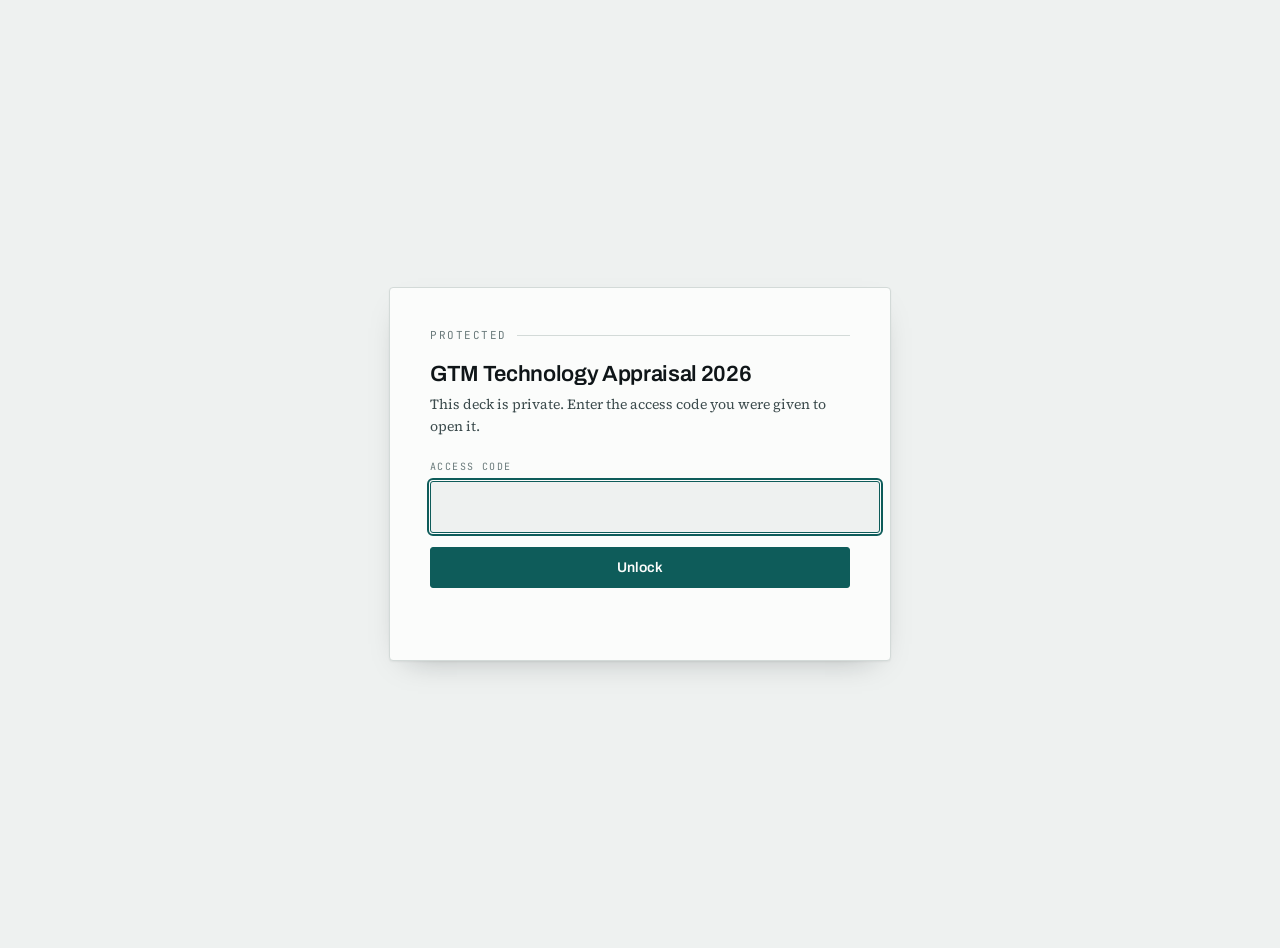
==== commit 3daeefd8: "Gate /appraisal-2026 behind an access code The deck body is gzipped and AES-GCM encrypted with a key" ====
--- a/appraisal-2026.html
+++ b/appraisal-2026.html
@@ -3,1741 +3,183 @@
 <head>
 <meta charset="utf-8">
 <meta name="viewport" content="width=device-width, initial-scale=1">
-<meta name="description" content="GTM Technology Appraisal 2026 — Mayakrishnan R, Revenue Operations.">
 <meta name="robots" content="noindex, nofollow">
 <link rel="icon" type="image/svg+xml" href="/favicon.svg">
 <title>GTM Technology Appraisal 2026</title>
 <link rel="preconnect" href="https://fonts.googleapis.com">
 <link rel="preconnect" href="https://fonts.gstatic.com" crossorigin>
-<link rel="stylesheet" href="https://fonts.googleapis.com/css2?family=Archivo:wght@500;600;700&family=JetBrains+Mono:wght@400;500;700&family=Source+Serif+4:ital,opsz,wght@0,8..60,400;0,8..60,600;1,8..60,400&display=swap">
-
+<link rel="stylesheet" href="https://fonts.googleapis.com/css2?family=Archivo:wght@500;600;700&family=JetBrains+Mono:wght@400;500;700&family=Source+Serif+4:ital,opsz,wght@0,8..60,400;0,8..60,600&display=swap">
 <style>
-/* ============================================================
-   GTM Technology Appraisal — "Instrument" identity
-   serif = business narrative · mono = technology · grotesque = structure
-   ============================================================ */
-
 :root{
-  --ground:#EEF1F0; --surface:#FBFCFB; --surface-2:#E3E9E7;
-  --ink:#0F1518; --ink-2:#3B4A4C; --ink-3:#6A7A7B;
-  --rule:#D3DAD8; --rule-strong:#B4C1BF;
-  --accent:#0E5C5A; --accent-2:#0A4442; --accent-soft:#DCEBE8;
-  --signal:#A94E17; --signal-soft:#F6E7DB;
-  --panel:#101B1E; --panel-ink:#D8E5E2; --panel-ink-2:#8CA6A3;
-  --panel-rule:#25373B; --panel-accent:#54C3B3; --panel-signal:#E3924F;
+  --ground:#EEF1F0; --surface:#FBFCFB; --ink:#0F1518; --ink-2:#3B4A4C; --ink-3:#6A7A7B;
+  --rule:#D3DAD8; --rule-strong:#B4C1BF; --accent:#0E5C5A; --signal:#A94E17;
   --shadow:0 1px 2px rgba(15,21,24,.05), 0 12px 32px -18px rgba(15,21,24,.35);
-  --maxw:1240px;
 }
 @media (prefers-color-scheme: dark){
-  :root:not([data-theme="light"]){
-    --ground:#090F11; --surface:#0F1719; --surface-2:#15201F;
-    --ink:#E7EEEC; --ink-2:#AFC0BD; --ink-3:#7E9290;
-    --rule:#213030; --rule-strong:#31423F;
-    --accent:#54C3B3; --accent-2:#83D8CB; --accent-soft:#0F2E2C;
-    --signal:#E3924F; --signal-soft:#2C1E12;
-    --panel:#0D1517; --panel-ink:#D8E5E2; --panel-ink-2:#8CA6A3;
-    --panel-rule:#22312F; --panel-accent:#54C3B3; --panel-signal:#E3924F;
+  :root{
+    --ground:#090F11; --surface:#0F1719; --ink:#E7EEEC; --ink-2:#AFC0BD; --ink-3:#7E9290;
+    --rule:#213030; --rule-strong:#31423F; --accent:#54C3B3; --signal:#E3924F;
     --shadow:0 1px 2px rgba(0,0,0,.4), 0 14px 34px -20px rgba(0,0,0,.8);
   }
 }
-:root[data-theme="dark"]{
-  --ground:#090F11; --surface:#0F1719; --surface-2:#15201F;
-  --ink:#E7EEEC; --ink-2:#AFC0BD; --ink-3:#7E9290;
-  --rule:#213030; --rule-strong:#31423F;
-  --accent:#54C3B3; --accent-2:#83D8CB; --accent-soft:#0F2E2C;
-  --signal:#E3924F; --signal-soft:#2C1E12;
-  --panel:#0D1517; --panel-ink:#D8E5E2; --panel-ink-2:#8CA6A3;
-  --panel-rule:#22312F; --panel-accent:#54C3B3; --panel-signal:#E3924F;
-  --shadow:0 1px 2px rgba(0,0,0,.4), 0 14px 34px -20px rgba(0,0,0,.8);
-}
-
-*{box-sizing:border-box}
-body{
-  background:var(--ground); color:var(--ink);
-  font-family:"Source Serif 4", Georgia, "Times New Roman", serif;
-  font-size:16px; line-height:1.55; -webkit-font-smoothing:antialiased;
-}
-h1,h2,h3,h4{font-family:Archivo, "Helvetica Neue", Arial, sans-serif; margin:0; text-wrap:balance; letter-spacing:-.015em}
-p{margin:0}
-ul{margin:0; padding:0; list-style:none}
-
-/* ---------- deck chrome ---------- */
-.deck{position:relative}
-.slide{
-  min-height:100svh; display:none; padding:clamp(24px,3.4vw,56px) clamp(20px,4vw,64px) 88px;
-}
-.slide.is-current{display:flex; align-items:center; align-items:safe center; justify-content:center}
-.slide-inner{width:100%; max-width:var(--maxw); margin:0 auto}
-
-.rail{
-  position:fixed; left:0; right:0; bottom:0; z-index:40;
-  display:flex; align-items:center; gap:14px;
-  padding:10px clamp(16px,3vw,28px);
-  background:color-mix(in srgb, var(--ground) 88%, transparent);
-  backdrop-filter:blur(10px);
-  border-top:1px solid var(--rule);
-  font-family:"JetBrains Mono", ui-monospace, Menlo, monospace; font-size:11px;
-}
-.rail .brand{color:var(--ink-3); letter-spacing:.09em; text-transform:uppercase; white-space:nowrap}
-.rail .brand b{color:var(--ink); font-weight:500}
-.ticks{display:flex; gap:3px; flex:1; min-width:0; overflow:hidden}
-.tick{flex:1 1 0; height:3px; background:var(--rule-strong); border-radius:2px; border:0; padding:0; cursor:pointer; min-width:2px}
-.tick:hover{background:var(--ink-3)}
-.tick.done{background:var(--accent)}
-.tick.now{background:var(--signal)}
-.tick:focus-visible{outline:2px solid var(--accent); outline-offset:3px}
-.rail .count{color:var(--ink-2); font-variant-numeric:tabular-nums; white-space:nowrap}
-.rail .count b{color:var(--ink); font-weight:700}
-.navbtns{display:flex; gap:6px}
-.navbtns button, .ovbtn{
-  font-family:inherit; font-size:11px; color:var(--ink-2); background:var(--surface);
-  border:1px solid var(--rule-strong); border-radius:3px; padding:5px 9px; cursor:pointer; line-height:1;
-}
-.navbtns button:hover, .ovbtn:hover{color:var(--ink); border-color:var(--accent); background:var(--accent-soft)}
-.navbtns button:focus-visible, .ovbtn:focus-visible{outline:2px solid var(--accent); outline-offset:2px}
-
-/* ---------- overview ---------- */
-.overview{
-  position:fixed; inset:0; z-index:60; background:var(--ground);
-  overflow-y:auto; padding:clamp(24px,4vw,56px) clamp(20px,4vw,56px) 100px;
-}
-.overview h2{font-size:14px; text-transform:uppercase; letter-spacing:.14em; color:var(--ink-3); margin-bottom:20px; font-weight:600}
-.ovgrid{display:grid; grid-template-columns:repeat(auto-fill,minmax(210px,1fr)); gap:10px; max-width:1180px}
-.ovcard{
-  text-align:left; background:var(--surface); border:1px solid var(--rule); border-radius:4px;
-  padding:12px 13px; cursor:pointer; font-family:inherit; color:var(--ink); display:flex; gap:10px; align-items:flex-start;
-}
-.ovcard:hover{border-color:var(--accent); background:var(--accent-soft)}
-.ovcard.now{border-color:var(--signal); box-shadow:inset 3px 0 0 var(--signal)}
-.ovcard .n{font-family:"JetBrains Mono",monospace; font-size:10px; color:var(--ink-3); padding-top:2px; font-variant-numeric:tabular-nums}
-.ovcard .t{font-family:Archivo,sans-serif; font-size:13px; font-weight:500; line-height:1.3}
-.ovcard:focus-visible{outline:2px solid var(--accent); outline-offset:2px}
-
-/* ---------- shared typography ---------- */
-.eyebrow{
-  font-family:"JetBrains Mono", monospace; font-size:11px; letter-spacing:.16em;
-  text-transform:uppercase; color:var(--ink-3); display:flex; align-items:center; gap:10px; flex-wrap:wrap;
-}
-.eyebrow .num{
-  color:var(--accent); font-weight:700; border:1px solid var(--accent);
-  border-radius:2px; padding:2px 5px; letter-spacing:.08em;
-}
-.eyebrow .tag{color:var(--ink-2)}
-.lede{font-size:clamp(15px,1.25vw,18px); color:var(--ink-2); max-width:64ch; line-height:1.6}
-.kicker{font-family:"JetBrains Mono",monospace; font-size:11px; letter-spacing:.16em; text-transform:uppercase; color:var(--ink-3)}
-
-/* ---------- title slide ---------- */
-.title-wrap{display:grid; gap:clamp(20px,3vw,38px)}
-.title-wrap h1{
-  font-size:clamp(38px,6.2vw,80px); line-height:1.0; font-weight:700; letter-spacing:-.035em;
-}
-.title-wrap h1 em{font-style:normal; color:var(--accent)}
-.title-theme{
-  font-family:Archivo, "Helvetica Neue", Arial, sans-serif;
-  font-size:clamp(19px,2.5vw,34px); font-weight:600; letter-spacing:-.015em;
-  line-height:1.15; color:var(--ink-2); margin-top:-6px;
-}
-.title-theme em{font-style:normal; color:var(--accent)}
-.title-sub{font-size:clamp(17px,1.7vw,23px); color:var(--ink-2); max-width:56ch; line-height:1.45}
-.title-meta{
-  display:flex; flex-wrap:wrap; gap:0; border-top:1px solid var(--rule-strong); padding-top:18px;
-  font-family:"JetBrains Mono",monospace; font-size:12px;
-}
-.title-meta div{padding-right:32px; margin-right:32px; border-right:1px solid var(--rule)}
-.title-meta div:last-child{border-right:0}
-.title-meta span{display:block; color:var(--ink-3); font-size:10px; letter-spacing:.14em; text-transform:uppercase; margin-bottom:5px}
-.title-meta b{font-weight:500; color:var(--ink)}
-.hint{font-family:"JetBrains Mono",monospace; font-size:11px; color:var(--ink-3)}
-.hint kbd{
-  font-family:inherit; border:1px solid var(--rule-strong); border-radius:3px;
-  padding:1px 5px; background:var(--surface); color:var(--ink-2);
-}
-
-/* ---------- generic section head ---------- */
-.shead{margin-bottom:clamp(18px,2.4vw,30px); display:grid; gap:10px}
-.shead h2{font-size:clamp(24px,3vw,40px); font-weight:700; line-height:1.08}
-.shead h2 .thin{color:var(--ink-3); font-weight:500}
-
-/* ---------- pillars ---------- */
-.pillars{display:grid; grid-template-columns:repeat(4,1fr); gap:1px; background:var(--rule); border:1px solid var(--rule); border-radius:5px; overflow:hidden}
-.pillar{background:var(--surface); padding:clamp(16px,1.8vw,24px); display:grid; gap:10px; align-content:start}
-.pillar .pn{font-family:"JetBrains Mono",monospace; font-size:10px; color:var(--accent); letter-spacing:.14em}
-.pillar h3{font-size:clamp(15px,1.35vw,19px); font-weight:600}
-.pillar p{font-size:14px; color:var(--ink-2); line-height:1.5}
-.pillar ul{display:grid; gap:5px; font-family:"JetBrains Mono",monospace; font-size:11px; color:var(--ink-3); line-height:1.45}
-.pillar li::before{content:"› "; color:var(--accent)}
-
-.principle{
-  margin-top:22px; border-left:3px solid var(--signal); background:var(--signal-soft);
-  padding:16px 20px; border-radius:0 4px 4px 0;
-}
-.principle p{font-size:clamp(14px,1.35vw,18px); line-height:1.5}
-.principle .kicker{margin-bottom:6px}
-
-/* ---------- metric tiles ---------- */
-.tiles{display:grid; grid-template-columns:repeat(4,1fr); gap:1px; background:var(--rule); border:1px solid var(--rule); border-radius:5px; overflow:hidden}
-.tile{background:var(--surface); padding:clamp(14px,1.5vw,20px); display:grid; gap:6px; align-content:start}
-.tile .fig{
-  font-family:Archivo,sans-serif; font-weight:700; font-size:clamp(24px,2.9vw,40px);
-  line-height:1; letter-spacing:-.03em; color:var(--ink);
-}
-.tile.hero .fig{color:var(--signal)}
-.tile .lab{font-family:"JetBrains Mono",monospace; font-size:10.5px; line-height:1.4; color:var(--ink-3); text-transform:uppercase; letter-spacing:.07em}
-.tile .note{font-size:13px; color:var(--ink-2); line-height:1.4}
-
-/* ---------- ecosystem diagram ---------- */
-.flowmap{display:grid; grid-template-columns:1fr 30px 1fr 30px 1fr 30px 1fr; align-items:stretch; gap:0}
-.fcol{display:grid; gap:8px; align-content:start}
-.fcol > .ch{
-  font-family:"JetBrains Mono",monospace; font-size:10px; letter-spacing:.14em; text-transform:uppercase;
-  color:var(--ink-3); padding-bottom:8px; border-bottom:1px solid var(--rule-strong); margin-bottom:4px;
-}
-.node{
-  background:var(--surface); border:1px solid var(--rule); border-radius:4px; padding:9px 11px;
-  font-family:"JetBrains Mono",monospace; font-size:11.5px; color:var(--ink-2); line-height:1.35;
-}
-.node b{display:block; font-family:Archivo,sans-serif; font-size:13px; font-weight:600; color:var(--ink); letter-spacing:0}
-.node.core{background:var(--accent); border-color:var(--accent); color:#fff}
-.node.core b{color:#fff}
-:root[data-theme="dark"] .node.core, :root:not([data-theme="light"]) .node.core{color:#06201E}
-@media (prefers-color-scheme: dark){:root:not([data-theme="light"]) .node.core b{color:#06201E}}
-:root[data-theme="dark"] .node.core b{color:#06201E}
-.node.out{background:var(--accent-soft); border-color:var(--accent)}
-.arrow{display:flex; align-items:center; justify-content:center; color:var(--rule-strong); font-family:"JetBrains Mono",monospace; font-size:15px}
-
-.substrate{
-  margin-top:18px; border:1px dashed var(--rule-strong); border-radius:5px; padding:14px 16px;
-  display:grid; grid-template-columns:auto 1fr; gap:16px; align-items:center;
-}
-.substrate .kicker{white-space:nowrap}
-.substrate ul{display:flex; flex-wrap:wrap; gap:7px}
-.substrate li{
-  font-family:"JetBrains Mono",monospace; font-size:11px; color:var(--ink-2);
-  border:1px solid var(--rule-strong); border-radius:3px; padding:3px 8px; background:var(--surface);
-}
-
-/* ---------- project slides ---------- */
-.project{display:grid; gap:clamp(14px,1.8vw,24px)}
-.ph{display:grid; gap:9px}
-.ph h2{font-size:clamp(22px,2.7vw,36px); font-weight:700; line-height:1.08}
-.split{display:grid; grid-template-columns:1.06fr 1fr; gap:clamp(16px,2vw,28px); align-items:start}
-
-.col-h{
-  font-family:"JetBrains Mono",monospace; font-size:10.5px; letter-spacing:.15em; text-transform:uppercase;
-  font-weight:700; display:flex; align-items:center; gap:8px; margin-bottom:12px;
-}
-.biz .col-h{color:var(--accent)}
-.biz .col-h::before{content:""; width:16px; height:2px; background:var(--accent)}
-
-.biz{background:var(--surface); border:1px solid var(--rule); border-radius:5px; padding:clamp(15px,1.7vw,22px); box-shadow:var(--shadow)}
-.problem{font-size:clamp(14px,1.2vw,16.5px); line-height:1.55; color:var(--ink); margin-bottom:14px}
-.problem b{font-weight:600; box-shadow:inset 0 -.42em 0 var(--accent-soft)}
-.outcomes{display:grid; gap:8px; margin-bottom:14px}
-.outcomes li{font-size:14.5px; line-height:1.48; color:var(--ink-2); padding-left:17px; position:relative}
-.outcomes li::before{content:"▸"; position:absolute; left:0; top:0; color:var(--accent); font-size:11px; line-height:1.7}
-.outcomes li b{color:var(--ink); font-weight:600}
-.minimetrics{display:flex; flex-wrap:wrap; gap:0; border-top:1px solid var(--rule); padding-top:12px}
-.minimetrics div{padding-right:18px; margin-right:18px; border-right:1px solid var(--rule)}
-.minimetrics div:last-child{border-right:0; padding-right:0; margin-right:0}
-.minimetrics b{
-  display:block; font-family:Archivo,sans-serif; font-weight:700; font-size:clamp(17px,1.7vw,23px);
-  line-height:1.05; color:var(--signal); letter-spacing:-.02em;
-}
-.minimetrics span{font-family:"JetBrains Mono",monospace; font-size:9.5px; letter-spacing:.09em; text-transform:uppercase; color:var(--ink-3)}
-
-.tech{
-  background:var(--panel); border:1px solid var(--panel-rule); border-radius:5px;
-  padding:clamp(15px,1.7vw,22px); color:var(--panel-ink);
-}
-.tech .col-h{color:var(--panel-accent)}
-.tech .col-h::before{content:""; width:16px; height:2px; background:var(--panel-accent)}
-.chips{display:flex; flex-wrap:wrap; gap:6px; margin-bottom:15px}
-.chips li{
-  font-family:"JetBrains Mono",monospace; font-size:10.5px; color:var(--panel-ink);
-  border:1px solid var(--panel-rule); background:rgba(255,255,255,.04);
-  border-radius:3px; padding:3px 7px; line-height:1.3;
-}
-.chips li.k{border-color:var(--panel-accent); color:var(--panel-accent)}
-.build{display:grid; gap:9px}
-.build li{
-  font-family:"JetBrains Mono",monospace; font-size:11.5px; line-height:1.5; color:var(--panel-ink-2);
-  padding-left:15px; position:relative;
-}
-.build li::before{content:"$"; position:absolute; left:0; color:var(--panel-accent); opacity:.8}
-.build li b{color:var(--panel-ink); font-weight:500}
-.build li.flow{padding-left:0; border-top:1px solid var(--panel-rule); padding-top:11px; margin-top:3px; color:var(--panel-ink); font-size:11px; overflow-x:auto; white-space:pre; letter-spacing:-.01em}
-.build li.flow::before{content:none}
-
-/* ---------- use-case grid ---------- */
-.ucgrid{display:grid; grid-template-columns:repeat(3,1fr); gap:1px; background:var(--rule); border:1px solid var(--rule); border-radius:5px; overflow:hidden}
-.uc{background:var(--surface); padding:clamp(14px,1.6vw,20px); display:grid; gap:9px; align-content:start}
-.uc h3{font-size:15px; font-weight:600; display:flex; align-items:center; gap:8px}
-.uc h3 .idx{font-family:"JetBrains Mono",monospace; font-size:10px; color:var(--accent); font-weight:700}
-.uc ul{display:grid; gap:5px}
-.uc li{font-size:13.5px; color:var(--ink-2); line-height:1.45; padding-left:14px; position:relative}
-.uc li::before{content:"—"; position:absolute; left:0; color:var(--rule-strong)}
-
-/* ---------- priority slides ---------- */
-.prio{display:grid; grid-template-columns:1fr 1fr; gap:1px; background:var(--rule); border:1px solid var(--rule); border-radius:5px; overflow:hidden}
-.prio-3{grid-template-columns:repeat(3,1fr)}
-.pcard{background:var(--surface); padding:clamp(14px,1.6vw,20px); display:grid; gap:9px; align-content:start}
-.pcard .ptop{display:flex; align-items:baseline; gap:9px}
-.pcard .pn{font-family:"JetBrains Mono",monospace; font-size:10px; color:var(--signal); font-weight:700; letter-spacing:.08em}
-.pcard h3{font-size:15.5px; font-weight:600; line-height:1.25}
-.pcard p{font-size:13.5px; color:var(--ink-2); line-height:1.5}
-.pcard .why{font-size:13px; color:var(--ink-2); border-left:2px solid var(--accent); padding-left:10px; line-height:1.45}
-.pcard .why b{color:var(--ink); font-weight:600}
-.pcard .stackline{
-  font-family:"JetBrains Mono",monospace; font-size:10.5px; color:var(--ink-3);
-  border-top:1px solid var(--rule); padding-top:9px; line-height:1.5;
-}
-.pcard .stackline b{color:var(--accent); font-weight:500}
-
-/* ---------- agent table ---------- */
-.tablewrap{overflow-x:auto; border:1px solid var(--rule); border-radius:5px; background:var(--surface)}
-table{border-collapse:collapse; width:100%; min-width:720px}
-th,td{text-align:left; padding:10px 14px; border-bottom:1px solid var(--rule); vertical-align:top}
-th{
-  font-family:"JetBrains Mono",monospace; font-size:10px; letter-spacing:.13em; text-transform:uppercase;
-  color:var(--ink-3); font-weight:500; background:var(--surface-2);
-}
-tbody tr:last-child td{border-bottom:0}
-td.agent{font-family:Archivo,sans-serif; font-weight:600; font-size:14px; white-space:nowrap}
-td.use{font-size:13.5px; color:var(--ink-2); line-height:1.45}
-td.own{font-family:"JetBrains Mono",monospace; font-size:10.5px; color:var(--accent); white-space:nowrap}
-td.when{font-family:"JetBrains Mono",monospace; font-size:10.5px; color:var(--ink-3); white-space:nowrap; font-variant-numeric:tabular-nums}
-
-/* ---------- learned / closing ---------- */
-.lessons{display:grid; grid-template-columns:repeat(2,1fr); gap:clamp(12px,1.6vw,20px)}
-.lesson{border-top:2px solid var(--accent); padding-top:13px; display:grid; gap:7px}
-.lesson h3{font-size:clamp(15px,1.4vw,19px); font-weight:600; line-height:1.25}
-.lesson p{font-size:14px; color:var(--ink-2); line-height:1.55}
-
-.evo{display:grid; grid-template-columns:1fr 26px 1fr 26px 1fr; align-items:stretch}
-.evocard{border:1px solid var(--rule); border-radius:5px; padding:clamp(14px,1.6vw,20px); background:var(--surface); display:grid; gap:8px; align-content:start}
-.evocard.now{border-color:var(--accent); background:var(--accent-soft)}
-.evocard.next{border-color:var(--signal); border-style:dashed}
-.evocard .kicker{color:var(--ink-3)}
-.evocard h3{font-size:clamp(15px,1.5vw,20px); font-weight:700}
-.evocard ul{display:grid; gap:4px}
-.evocard li{font-family:"JetBrains Mono",monospace; font-size:11px; color:var(--ink-2); line-height:1.45}
-
-.closing{display:grid; gap:clamp(20px,3vw,34px)}
-.closing blockquote{
-  margin:0; font-size:clamp(18px,2.1vw,29px); line-height:1.35; font-weight:400; letter-spacing:-.01em;
-  border-left:3px solid var(--accent); padding-left:clamp(16px,2vw,26px); max-width:34ch;
-}
-.closing blockquote em{font-style:italic; color:var(--accent)}
-.mantra{display:flex; flex-wrap:wrap; gap:0; border-top:1px solid var(--rule-strong); padding-top:20px}
-.mantra div{
-  font-family:Archivo,sans-serif; font-weight:600; font-size:clamp(13px,1.3vw,17px);
-  padding-right:20px; margin-right:20px; border-right:1px solid var(--rule);
-}
-.mantra div:last-child{border-right:0; color:var(--signal)}
-
-/* ---------- metrics slide ---------- */
-.mgrid{display:grid; grid-template-columns:repeat(3,1fr); gap:1px; background:var(--rule); border:1px solid var(--rule); border-radius:5px; overflow:hidden}
-.mcell{background:var(--surface); padding:clamp(14px,1.6vw,20px); display:grid; gap:9px; align-content:start}
-.mcell h3{font-size:14px; font-weight:600; color:var(--accent); font-family:"JetBrains Mono",monospace; letter-spacing:.08em; text-transform:uppercase; font-size:10.5px}
-.mcell ul{display:grid; gap:5px}
-.mcell li{font-size:13.5px; color:var(--ink-2); line-height:1.45; display:flex; justify-content:space-between; gap:12px; border-bottom:1px dotted var(--rule); padding-bottom:5px}
-.mcell li:last-child{border-bottom:0}
-.mcell li span{font-family:"JetBrains Mono",monospace; font-size:10.5px; color:var(--ink-3); white-space:nowrap; text-align:right}
-
-/* ---------- screenshots ---------- */
-.shotwrap{display:grid; gap:10px}
-.shot{
-  display:block; width:100%; max-height:46vh; object-fit:contain; object-position:center top;
-  border:1px solid var(--rule-strong); border-radius:5px; background:#fff; box-shadow:var(--shadow);
-}
-.shot.tall{max-height:60vh; object-position:center top}
-.shotcap{
-  font-family:"JetBrains Mono",monospace; font-size:10.5px; color:var(--ink-3);
-  display:flex; gap:8px 16px; flex-wrap:wrap; align-items:center; line-height:1.5;
-}
-.shotcap a{color:var(--accent); text-decoration:none; border-bottom:1px solid var(--accent)}
-.shotcap a:hover{color:var(--signal); border-color:var(--signal)}
-a:focus-visible{outline:2px solid var(--accent); outline-offset:2px; border-radius:2px}
-.notes3{display:grid; grid-template-columns:repeat(3,1fr); gap:clamp(12px,1.6vw,22px); margin-top:4px}
-.notes4{grid-template-columns:repeat(4,1fr)}
-.note-b{border-top:2px solid var(--accent); padding-top:11px; display:grid; gap:6px}
-.note-b h4{font-size:14px; font-weight:600; line-height:1.25; font-family:Archivo,sans-serif}
-.note-b p{font-size:13px; color:var(--ink-2); line-height:1.5}
-.note-b .mono{font-family:"JetBrains Mono",monospace; font-size:10.5px; color:var(--ink-3); letter-spacing:.04em}
-.shotsplit{display:grid; grid-template-columns:1fr 1fr; gap:clamp(16px,2vw,28px); align-items:start}
-
-/* ---------- responsive ---------- */
-@media (max-width:1080px){
-  .split{grid-template-columns:1fr}
-  .pillars, .tiles{grid-template-columns:repeat(2,1fr)}
-  .ucgrid, .mgrid, .prio-3{grid-template-columns:1fr 1fr}
-  .flowmap{grid-template-columns:1fr; gap:10px}
-  .arrow{transform:rotate(90deg); height:18px}
-  .evo{grid-template-columns:1fr; gap:10px}
-  .notes3{grid-template-columns:1fr 1fr}
-  .shotsplit{grid-template-columns:1fr}
-  .evo .arrow{transform:rotate(90deg)}
-}
-@media (max-width:720px){
-  .pillars,.tiles,.ucgrid,.mgrid,.prio,.prio-3,.lessons,.notes3{grid-template-columns:1fr}
-  .slide{padding-bottom:104px}
-  .title-meta div{border-right:0; padding-right:0; margin-right:0; min-width:46%}
-}
-@media (prefers-reduced-motion: reduce){*{animation:none !important; transition:none !important}}
-
-@media print{
-  .rail,.overview{display:none !important}
-  .slide[hidden]{display:block !important}
-  .slide{display:block !important; min-height:0; page-break-after:always; padding:18mm 14mm}
-  body{background:#fff; color:#000}
-}
-</style>
-<style>
 html,body{margin:0;padding:0}
 img{max-width:100%}
 [hidden]{display:none!important}
+#gate{
+  min-height:100svh; display:grid; place-items:center; padding:24px;
+  background:var(--ground); color:var(--ink);
+  font-family:"Source Serif 4", Georgia, "Times New Roman", serif;
+}
+#gate .card{
+  width:min(420px,100%); background:var(--surface); border:1px solid var(--rule);
+  border-radius:4px; box-shadow:var(--shadow); padding:clamp(28px,4vw,40px);
+}
+#gate .eyebrow{
+  font-family:"JetBrains Mono", ui-monospace, SFMono-Regular, Menlo, monospace;
+  font-size:11px; letter-spacing:.14em; text-transform:uppercase; color:var(--ink-3);
+  display:flex; align-items:center; gap:10px; margin-bottom:20px;
+}
+#gate .eyebrow::after{content:""; flex:1; height:1px; background:var(--rule)}
+#gate h1{
+  font-family:Archivo, "Helvetica Neue", Arial, sans-serif; font-size:22px; font-weight:600;
+  letter-spacing:-.015em; margin:0 0 8px;
+}
+#gate p{margin:0 0 22px; color:var(--ink-2); font-size:14px; line-height:1.55}
+#gate label{
+  display:block; font-family:"JetBrains Mono", ui-monospace, Menlo, monospace;
+  font-size:10px; letter-spacing:.14em; text-transform:uppercase; color:var(--ink-3); margin-bottom:8px;
+}
+#gate input{
+  width:100%; padding:12px 14px; background:var(--ground); color:var(--ink);
+  border:1px solid var(--rule-strong); border-radius:3px;
+  font-family:"JetBrains Mono", ui-monospace, Menlo, monospace;
+  font-size:20px; letter-spacing:.5em; text-align:center;
+}
+#gate input:focus{outline:2px solid var(--accent); outline-offset:1px; border-color:var(--accent)}
+#gate button{
+  width:100%; margin-top:14px; padding:12px 16px; border:1px solid var(--accent);
+  background:var(--accent); color:var(--surface); border-radius:3px; cursor:pointer;
+  font-family:Archivo, "Helvetica Neue", Arial, sans-serif; font-size:14px; font-weight:600;
+  letter-spacing:.01em;
+}
+#gate button:hover{filter:brightness(1.08)}
+#gate button[disabled]{opacity:.6; cursor:progress}
+#gate .msg{
+  min-height:20px; margin-top:12px; font-family:"JetBrains Mono", ui-monospace, Menlo, monospace;
+  font-size:11px; letter-spacing:.04em; color:var(--signal);
+}
+#gate .msg.info{color:var(--ink-3)}
 </style>
 </head>
 <body>
 
-<div class="deck" id="deck">
-
-<!-- ============ 1 · TITLE ============ -->
-<section class="slide" data-nav="Title">
-  <div class="slide-inner title-wrap">
-    <div class="eyebrow"><span class="num">FY 25–26</span><span class="tag">Annual Appraisal · Revenue Operations</span></div>
-    <h1>Mayakrishnan R</h1>
-    <p class="title-theme">GTM <em>Technology</em></p>
-    <p class="title-sub">From administering RevOps systems to owning the technology backbone that makes GTM faster, better informed, and measurably cheaper to run.</p>
-    <div class="title-meta">
-      <div><span>Role</span><b>Technology Manager — RevOps</b></div>
-      <div><span>Period</span><b>Sep 2025 — Aug 2026</b></div>
-      <div><span>Major initiatives</span><b>11 delivered</b></div>
-      <div><span>Prepared</span><b>September 2026</b></div>
-    </div>
-    <p class="hint">Navigate with <kbd>←</kbd> <kbd>→</kbd> · overview <kbd>O</kbd> · print to PDF with <kbd>⌘P</kbd></p>
-  </div>
-</section>
-
-<!-- ============ 2 · YEAR IN ONE VIEW ============ -->
-<section class="slide" data-nav="The year in one view">
-  <div class="slide-inner">
-    <div class="shead">
-      <div class="eyebrow"><span class="num">01</span><span class="tag">Overview</span></div>
-      <h2>The year in one view <span class="thin">— four pillars, one system</span></h2>
-      <p class="lede">Every initiative this year fell into one of four pillars. They are not separate workstreams — each pillar feeds the next, which is why a single connector could carry ten use cases.</p>
-    </div>
-    <div class="pillars">
-      <div class="pillar">
-        <div class="pn">PILLAR 01</div>
-        <h3>GTM Technology &amp; Platform Ownership</h3>
-        <p>Own the evaluation, implementation and lifecycle of the GTM tool stack — not just administer it.</p>
-        <ul><li>tldv evaluation &amp; migration</li><li>SaaS subscription governance</li><li>KLM application expansion</li></ul>
-      </div>
-      <div class="pillar">
-        <div class="pn">PILLAR 02</div>
-        <h3>AI-powered GTM Intelligence</h3>
-        <p>Make GTM data answerable in natural language instead of navigable across six systems.</p>
-        <ul><li>Unified GTM Connector</li><li>Data Enrichment Portal</li><li>Champion job-change signals</li></ul>
-      </div>
-      <div class="pillar">
-        <div class="pn">PILLAR 03</div>
-        <h3>Data Quality, Integration &amp; Visibility</h3>
-        <p>A trustworthy data layer is the precondition for every AI use case above it.</p>
-        <ul><li>Zoho Synchinator revamp</li><li>Product usage data partnership</li><li>Validation dashboards</li></ul>
-      </div>
-      <div class="pillar">
-        <div class="pn">PILLAR 04</div>
-        <h3>Enablement &amp; Adoption</h3>
-        <p>Capability spreads only when non-technical teams can use it without me in the room.</p>
-        <ul><li>Claude hands-on sessions</li><li>Cross-functional rollouts</li><li>Self-service foundations</li></ul>
-      </div>
-    </div>
-    <div class="principle">
-      <div class="kicker">Operating principle</div>
-      <p>Identify the business problem → understand the data and systems involved → design the technology solution → automate wherever possible → enable the users → <b>measure adoption and impact.</b></p>
-    </div>
-  </div>
-</section>
-
-<!-- ============ 3 · IMPACT AT A GLANCE ============ -->
-<section class="slide" data-nav="Impact at a glance">
-  <div class="slide-inner">
-    <div class="shead">
-      <div class="eyebrow"><span class="num">02</span><span class="tag">Scorecard</span></div>
-      <h2>Impact at a glance</h2>
-      <p class="lede">Numbers the business can verify — savings realised, spend made visible, workflows automated, people enabled.</p>
-    </div>
-    <div class="tiles">
-      <div class="tile hero"><div class="fig">$10K</div><div class="lab">Annual savings</div><div class="note">tldv replacing the previous conversation-intelligence contract.</div></div>
-      <div class="tile hero"><div class="fig">$500K</div><div class="lab">SaaS spend made visible</div><div class="note">Previously distributed across departments with no single view.</div></div>
-      <div class="tile"><div class="fig">200+</div><div class="lab">Subscriptions tracked</div><div class="note">Under one request, approval and renewal record.</div></div>
-      <div class="tile"><div class="fig">5</div><div class="lab">Departments onboarded</div><div class="note">Live rollout of the SaaS request and approval application.</div></div>
-      <div class="tile"><div class="fig">10+</div><div class="lab">GTM AI use cases</div><div class="note">All built on one reusable connector, not ten integrations.</div></div>
-      <div class="tile"><div class="fig">&lt;$50</div><div class="lab">AI cost per month</div><div class="note">Enrichment AI spend held under a hard, engineered ceiling.</div></div>
-      <div class="tile"><div class="fig">500+</div><div class="lab">Champion changes surfaced</div><div class="note">Role and company moves turned into timely AM signals.</div></div>
-      <div class="tile"><div class="fig">500+</div><div class="lab">Records enriched in month one</div><div class="note">Prospect and company data enriched by the system since launch.</div></div>
-      <div class="tile"><div class="fig">765</div><div class="lab">Collateral assets indexed</div><div class="note">Searchable by tag, region, format and shareability.</div></div>
-      <div class="tile"><div class="fig">22</div><div class="lab">Apps under one address</div><div class="note">Every GTM micro-app reachable from a single load-balanced domain.</div></div>
-      <div class="tile"><div class="fig">657</div><div class="lab">CRM properties reconciled</div><div class="note">Every enriched write validated against the live schema.</div></div>
-      <div class="tile"><div class="fig">11</div><div class="lab">Major initiatives shipped</div><div class="note">Each one delivered, adopted and running in production.</div></div>
-    </div>
-  </div>
-</section>
-
-<!-- ============ 4 · ECOSYSTEM ============ -->
-<section class="slide" data-nav="GTM technology ecosystem">
-  <div class="slide-inner">
-    <div class="shead">
-      <div class="eyebrow"><span class="num">03</span><span class="tag">Architecture</span></div>
-      <h2>These are not ten projects <span class="thin">— they are one ecosystem</span></h2>
-      <p class="lede">The value compounds because each initiative plugs into the same integration and intelligence layer. A new use case costs days, not a new integration project.</p>
-    </div>
-    <div class="flowmap">
-      <div class="fcol">
-        <div class="ch">Sources</div>
-        <div class="node"><b>HubSpot CRM / CDP</b>contacts · deals · activity</div>
-        <div class="node"><b>Email</b>threads, semantic index</div>
-        <div class="node"><b>Meetings</b>tldv · ProShort · HubSpot</div>
-        <div class="node"><b>Product usage</b>AI usage · 2.0 · flow metadata</div>
-        <div class="node"><b>Vendors</b>Apollo · ZoomInfo</div>
-      </div>
-      <div class="arrow">→</div>
-      <div class="fcol">
-        <div class="ch">Integration layer</div>
-        <div class="node"><b>Zoho Synchinator</b>scheduled sync + mappings</div>
-        <div class="node"><b>Enrichment waterfall</b>gate → vendors → AI ground</div>
-        <div class="node"><b>Postgres + pgvector</b>system of record + embeddings</div>
-      </div>
-      <div class="arrow">→</div>
-      <div class="fcol">
-        <div class="ch">Intelligence layer</div>
-        <div class="node core"><b>Unified GTM Connector</b>one AI-accessible query surface across every source</div>
-        <div class="node"><b>Confidence &amp; provenance</b>every value carries source, date, score</div>
-      </div>
-      <div class="arrow">→</div>
-      <div class="fcol">
-        <div class="ch">GTM outcomes</div>
-        <div class="node out"><b>Account intelligence</b></div>
-        <div class="node out"><b>Deal-stage analysis</b></div>
-        <div class="node out"><b>Data validation</b></div>
-        <div class="node out"><b>Relationship signals</b></div>
-        <div class="node out"><b>Spend governance</b></div>
-      </div>
-    </div>
-    <div class="substrate">
-      <div class="kicker">Running underneath</div>
-      <ul>
-        <li>Google Cloud Run</li><li>GTM Tribe portal + load balancer</li><li>Cloud SQL Postgres</li><li>Redis / RQ workers</li><li>Kissflow apps</li>
-        <li>Claude + MCP</li><li>Gemini</li><li>HubSpot APIs</li><li>Zoho Analytics</li><li>Google SSO</li>
-      </ul>
-    </div>
-  </div>
-</section>
-
-<!-- ============ 5 · tldv ============ -->
-<section class="slide" data-nav="tldv migration">
-  <div class="slide-inner project">
-    <header class="ph">
-      <div class="eyebrow"><span class="num">P01</span><span class="tag">Platform ownership · Cost optimisation</span></div>
-      <h2>tldv — Conversation Intelligence Evaluation &amp; Migration</h2>
-      <p class="lede">A tool replacement treated as a full lifecycle: evaluate, implement, configure, enable, save — and make the resulting data reusable.</p>
-    </header>
-    <div class="split">
-      <div class="col biz">
-        <h3 class="col-h">Business problem &amp; outcome</h3>
-        <p class="problem">We were paying premium recurring cost for conversation intelligence that GTM used for a narrow set of capabilities. The renewal was approaching and nobody had tested whether the spend matched the requirement. Worse, <b>meeting data sat in a silo</b> — it was a recording archive, not a GTM data source.</p>
-        <ul class="outcomes">
-          <li>Ran a structured evaluation against actual GTM workflows rather than a feature checklist, and selected <b>tldv</b>.</li>
-          <li>Owned onboarding, configuration, integration and user enablement end to end — no external implementation cost.</li>
-          <li><b>$10K annual savings</b> realised on recurring tool spend with no loss of capability.</li>
-          <li>Transitioned users off the previous platform without a gap in meeting coverage.</li>
-          <li>Most importantly: made meeting transcripts an <b>addressable data source</b> feeding the Unified GTM Connector and the Synchinator pipelines.</li>
-        </ul>
-        <div class="minimetrics">
-          <div><b>$10K</b><span>Annual saving</span></div>
-          <div><b>0</b><span>Capability lost</span></div>
-          <div><b>1</b><span>New GTM data source</span></div>
-        </div>
-      </div>
-      <div class="col tech">
-        <h3 class="col-h">Tech stack &amp; how it was delivered</h3>
-        <ul class="chips">
-          <li class="k">tldv</li><li>HubSpot CRM integration</li><li>Google Calendar / Meet</li><li>Zoom</li>
-          <li>tldv API</li><li>Zoho Synchinator pipeline</li><li>Postgres + pgvector</li><li>SSO / user provisioning</li>
-        </ul>
-        <ul class="build">
-          <li><b>Evaluation</b> — capability matrix against live GTM workflows, recording coverage, transcript quality, API access, per-seat economics.</li>
-          <li><b>Integration</b> — calendar and conferencing connections, CRM association so meetings land on the right contact and deal records.</li>
-          <li><b>Data pipeline</b> — tldv meeting data mapped into the Synchinator as a first-class object, then indexed into Postgres/pgvector for semantic retrieval.</li>
-          <li><b>Enablement</b> — workspace configuration, recording policies, user rollout and adoption support.</li>
-          <li class="flow">evaluate → configure → integrate → migrate users → pipe transcripts → semantic index → GTM connector</li>
-        </ul>
-      </div>
-    </div>
-  </div>
-</section>
-
-<!-- ============ 6 · UNIFIED GTM CONNECTOR ============ -->
-<section class="slide" data-nav="Unified GTM Connector">
-  <div class="slide-inner project">
-    <header class="ph">
-      <div class="eyebrow"><span class="num">P02</span><span class="tag">AI intelligence · Flagship</span></div>
-      <h2>Unified GTM Custom Connector</h2>
-      <p class="lede">One AI-accessible query surface over CRM, email, meetings, product usage and collateral — the initiative I am most proud of, because it created a foundation rather than a feature.</p>
-    </header>
-    <div class="split">
-      <div class="col biz">
-        <h3 class="col-h">Business problem &amp; outcome</h3>
-        <p class="problem">Answering an ordinary GTM question — <i>"what is happening in this account?"</i> — meant opening the CRM, searching email, finding the meeting recording, checking product usage, then reconciling it all by hand. The information existed; <b>the assembly cost was the bottleneck.</b> Every analysis was therefore expensive, inconsistent, and rarely repeated.</p>
-        <ul class="outcomes">
-          <li>Changed the interaction model from <i>find the system → search the record → compare fields</i> to <b>ask the question → get the assembled answer</b>.</li>
-          <li><b>10+ distinct GTM use cases</b> delivered on the same layer — account research, deal-stage analysis, customer department and use-case discovery, conversation history, collateral search.</li>
-          <li>Made it possible to <b>check CRM values against what was actually said</b> in meetings and done in the product — surfacing records that need human review.</li>
-          <li>Cut time-to-insight for account and deal research from hours of manual navigation to a single question.</li>
-          <li>Reusable by design: each new use case is a prompt and a view, not a new integration project.</li>
-        </ul>
-        <div class="minimetrics">
-          <div><b>10+</b><span>Use cases</span></div>
-          <div><b>765</b><span>Collaterals indexed</span></div>
-          <div><b>4</b><span>Data domains</span></div>
-        </div>
-      </div>
-      <div class="col tech">
-        <h3 class="col-h">Tech stack &amp; how it was built</h3>
-        <ul class="chips">
-          <li class="k">MCP server (Model Context Protocol)</li><li class="k">Claude</li><li>Python</li><li>Postgres</li>
-          <li>pgvector</li><li>Embedding + semantic search</li><li>HubSpot API</li><li>tldv / ProShort data</li>
-          <li>Email index</li><li>Google Cloud Run</li><li>Redis cache</li><li>Token / scope auth</li>
-        </ul>
-        <ul class="build">
-          <li><b>Custom MCP connector</b> exposing typed tools rather than raw database access — CRM query and aggregate, table schema discovery, email search by sender / recipient / domain / date, semantic email and meeting search, collateral search and filters.</li>
-          <li><b>pgvector semantic layer</b> over meeting transcripts and email bodies, so a question retrieves on meaning, not keyword match.</li>
-          <li><b>Schema-aware CRM tools</b> — the model can list tables, read schemas and aggregate, which is what makes ad-hoc GTM questions answerable without me writing SQL each time.</li>
-          <li><b>Governed access</b> — scoped credentials, read-only paths for analysis, no direct vendor keys in client hands.</li>
-          <li class="flow">question → tool selection → multi-source retrieval → context assembly → analysis → actionable insight</li>
-        </ul>
-      </div>
-    </div>
-  </div>
-</section>
-
-<!-- ============ 7 · CONNECTOR USE CASES ============ -->
-<section class="slide" data-nav="Connector use cases">
-  <div class="slide-inner">
-    <div class="shead">
-      <div class="eyebrow"><span class="num">P02b</span><span class="tag">What the connector actually delivered</span></div>
-      <h2>One foundation, ten-plus use cases</h2>
-      <p class="lede">The measure of a platform is how much gets built on it without asking the platform owner. This is what shipped on top of the connector this year.</p>
-    </div>
-    <div class="ucgrid">
-      <div class="uc">
-        <h3><span class="idx">A</span>Account &amp; customer intelligence</h3>
-        <ul>
-          <li>Account-level research briefs assembled from CRM, email and meetings</li>
-          <li>Customer department identification — who inside the account actually uses us</li>
-          <li>Customer use-case discovery from conversation evidence</li>
-          <li>Full historical engagement context on one screen</li>
-        </ul>
-      </div>
-      <div class="uc">
-        <h3><span class="idx">B</span>Deal intelligence</h3>
-        <ul>
-          <li>Deal-stage analysis across the pipeline</li>
-          <li>Conversation analysis segmented by stage — what a good discovery call sounds like</li>
-          <li>Gap detection in deal progression</li>
-          <li>CRM record reconciled against conversation reality</li>
-        </ul>
-      </div>
-      <div class="uc">
-        <h3><span class="idx">C</span>Data validation</h3>
-        <ul>
-          <li>CRM fields vs what was said in the meeting</li>
-          <li>Deal stage vs actual conversation signals</li>
-          <li>Customer information vs product usage signals</li>
-          <li>Missing and inconsistent CRM data flagged for human review</li>
-        </ul>
-      </div>
-      <div class="uc">
-        <h3><span class="idx">D</span>Collateral &amp; enablement</h3>
-        <ul>
-          <li><b>765 assets indexed</b> and semantically searchable</li>
-          <li>Filterable by 7 tags, 4 regions, 7 formats</li>
-          <li>Shareability enforced — public, private, do-not-share</li>
-          <li>Right asset surfaced for the stage, segment and region</li>
-        </ul>
-      </div>
-      <div class="uc">
-        <h3><span class="idx">E</span>Research &amp; analysis</h3>
-        <ul>
-          <li>Ad-hoc GTM questions answered without a ticket to the technology team</li>
-          <li>Aggregations across CRM objects without hand-written SQL</li>
-          <li>Email and meeting evidence retrieved semantically</li>
-        </ul>
-      </div>
-      <div class="uc">
-        <h3><span class="idx">F</span>What it unlocks next</h3>
-        <ul>
-          <li>Revenue intelligence and forecast commentary</li>
-          <li>Automated operational insights on a schedule</li>
-          <li>Sales enablement grounded in real customer language</li>
-          <li>The substrate for Breeze and agent workflows next year</li>
-        </ul>
-      </div>
-    </div>
-  </div>
-</section>
-
-<!-- ============ S0 REPORT ============ -->
-<section class="slide" data-nav="In practice — S0 Deal Intelligence">
-  <div class="slide-inner">
-    <div class="shead">
-      <div class="eyebrow"><span class="num">P02c</span><span class="tag">The connector in practice</span></div>
-      <h2>S0 Deal Intelligence Report <span class="thin">— MEA pipeline</span></h2>
-      <p class="lede">A real output, not a mockup. The connector read the CRM, the email log and the meeting record together, and explained why three MEA deals were stuck at S0 — something no single system could answer.</p>
-    </div>
-    <div class="shotwrap">
-      <img class="shot" alt="S0 Deal Intelligence Report for the MEA pipeline, listing five systemic issues and their business impact across three focus deals." src="[data-uri]